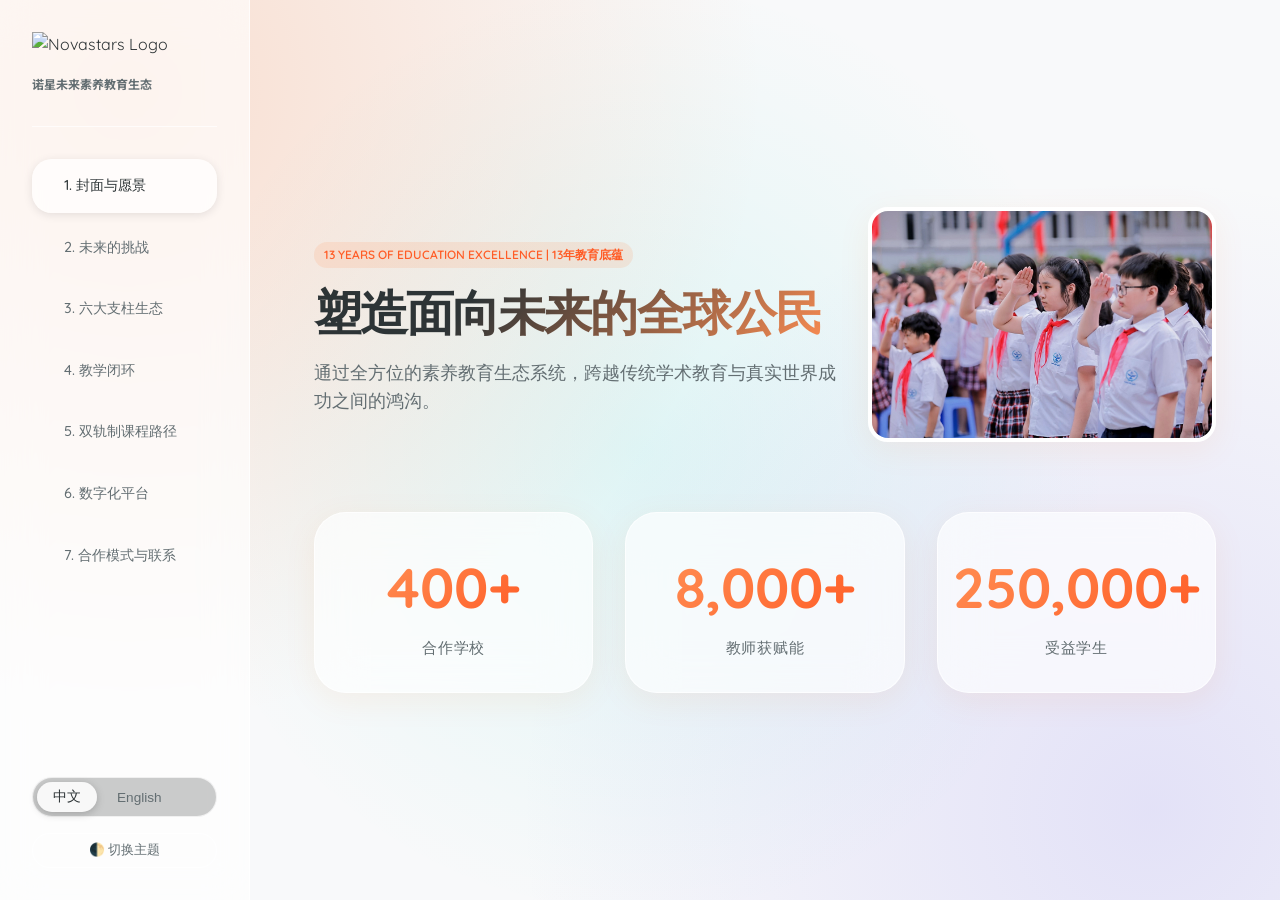
==== index.html @ 292eb7bd "feat: initial commit of bilingual future competency portfolio website" ====
<!DOCTYPE html>
<html lang="zh" data-theme="light">
<head>
  <meta charset="UTF-8">
  <meta name="viewport" content="width=device-width, initial-scale=1.0">
  <title>Novastars - Global Future Competency Education Ecosystem</title>
  <meta name="description" content="13 Years of Education Excellence: Shaping Future-Ready Citizens. Mapped to China K-12 Competencies.">
  <link rel="stylesheet" href="index.css">
  <style>
    /* Language Visibility Control */
    html[lang="en"] .lang-zh { display: none !important; }
    html[lang="zh"] .lang-en { display: none !important; }
    
    /* Interactive Cycles & Navigation Tweaks */
    .cycle-container {
      display: grid;
      grid-template-columns: repeat(auto-fit, minmax(150px, 1fr));
      gap: var(--space-sm);
      width: 100%;
      margin-top: var(--space-md);
    }
    
    .cycle-step {
      text-align: center;
      padding: var(--space-sm);
      position: relative;
    }
    
    .cycle-num {
      width: 40px;
      height: 40px;
      border-radius: 50%;
      background: var(--accent-orange);
      color: white;
      display: flex;
      align-items: center;
      justify-content: center;
      margin: 0 auto var(--space-xs) auto;
      font-weight: 700;
      box-shadow: 0 0 15px rgba(255, 142, 83, 0.4);
    }
    
    .cycle-step:not(:last-child)::after {
      content: '→';
      position: absolute;
      right: -10px;
      top: 25px;
      font-size: 1.5rem;
      color: var(--text-muted);
    }
    
    @media (max-width: 768px) {
      .cycle-step:not(:last-child)::after {
        content: '↓';
        right: 50%;
        bottom: -15px;
        top: auto;
        transform: translateX(50%);
      }
      .cycle-container {
        grid-template-columns: 1fr;
        gap: var(--space-md);
      }
    }

    /* Platform Mockup Styles */
    .mockup-container {
      width: 100%;
      height: 350px;
      background: #ffffff;
      border: 1px solid var(--glass-border);
      border-radius: var(--radius-md);
      overflow: hidden;
      display: flex;
      flex-direction: column;
      box-shadow: var(--glass-shadow);
    }
    
    [data-theme="dark"] .mockup-container {
      background: #151518;
    }

    .mockup-header {
      background: rgba(0, 0, 0, 0.03);
      height: 40px;
      border-bottom: 1px solid var(--glass-border);
      display: flex;
      align-items: center;
      padding: 0 var(--space-sm);
      gap: 6px;
    }
    
    [data-theme="dark"] .mockup-header {
      background: #1c1c21;
    }

    .mockup-dot {
      width: 10px;
      height: 10px;
      border-radius: 50%;
    }
    .dot-red { background: #ff453a; }
    .dot-yellow { background: #ffd60a; }
    .dot-green { background: #30d158; }

    .mockup-body {
      flex-grow: 1;
      display: flex;
      padding: var(--space-sm);
      gap: var(--space-sm);
      background: inherit;
    }

    .mockup-sidebar {
      width: 60px;
      background: rgba(0, 0, 0, 0.02);
      border-radius: var(--radius-sm);
      display: flex;
      flex-direction: column;
      align-items: center;
      gap: var(--space-sm);
      padding: var(--space-sm) 0;
      border: 1px solid var(--glass-border);
    }
    
    [data-theme="dark"] .mockup-sidebar {
      background: #1c1c21;
    }

    .mockup-sidebar-item {
      width: 30px;
      height: 30px;
      border-radius: 6px;
      background: rgba(0, 0, 0, 0.05);
    }
    
    [data-theme="dark"] .mockup-sidebar-item {
      background: rgba(255, 255, 255, 0.05);
    }

    .mockup-sidebar-item.active {
      background: var(--accent-orange);
    }

    .mockup-content {
      flex-grow: 1;
      display: grid;
      grid-template-columns: 2fr 1fr;
      gap: var(--space-sm);
    }

    .mockup-card {
      background: rgba(0,0,0,0.01);
      border: 1px solid var(--glass-border);
      border-radius: var(--radius-sm);
      padding: var(--space-sm);
      display: flex;
      flex-direction: column;
      gap: var(--space-xs);
    }
    
    [data-theme="dark"] .mockup-card {
      background: rgba(255, 255, 255, 0.02);
    }

    .mockup-bar {
      height: 12px;
      border-radius: 4px;
      background: rgba(0,0,0,0.05);
      width: 100%;
    }
    
    [data-theme="dark"] .mockup-bar {
      background: rgba(255, 255, 255, 0.05);
    }

    .mockup-chart {
      flex-grow: 1;
      display: flex;
      align-items: flex-end;
      gap: 8px;
      padding: var(--space-sm) 0;
    }

    .chart-col {
      flex-grow: 1;
      background: var(--accent-orange);
      border-radius: 4px 4px 0 0;
      opacity: 0.7;
      transition: height 0.5s ease;
    }
    
    .chart-col:nth-child(2) { background: var(--accent-teal); }
    .chart-col:nth-child(3) { background: var(--accent-purple); }

    /* Custom QR code mockup */
    .qr-container {
      width: 120px;
      height: 120px;
      background: white;
      border-radius: var(--radius-sm);
      padding: 10px;
      display: flex;
      justify-content: center;
      align-items: center;
      border: 1px solid var(--glass-border);
    }

    .qr-mock {
      width: 100px;
      height: 100px;
      background-image: linear-gradient(45deg, #000 25%, transparent 25%), 
                        linear-gradient(-45deg, #000 25%, transparent 25%), 
                        linear-gradient(45deg, transparent 75%, #000 75%), 
                        linear-gradient(-45deg, transparent 75%, #000 75%);
      background-size: 10px 10px;
      background-position: 0 0, 0 5px, 5px -5px, -5px 0px;
      border: 4px solid black;
      position: relative;
    }

    .qr-mock::before {
      content: '';
      position: absolute;
      top: 4px; left: 4px; width: 20px; height: 20px;
      border: 4px solid black; background: white;
    }

    .qr-mock::after {
      content: '';
      position: absolute;
      bottom: 4px; left: 4px; width: 20px; height: 20px;
      border: 4px solid black; background: white;
    }

    .qr-center-eye {
      position: absolute;
      top: 4px; right: 4px; width: 20px; height: 20px;
      border: 4px solid black; background: white;
    }

    /* Sub-list for structured elements */
    .curriculum-list {
      list-style-type: none;
      padding-left: 0;
    }
    .curriculum-list li {
      margin-bottom: 8px;
      position: relative;
      padding-left: 20px;
    }
    .curriculum-list li::before {
      content: "•";
      color: var(--accent-orange);
      font-weight: bold;
      position: absolute;
      left: 0;
    }

    /* Image Gallery CSS */
    .image-gallery {
      display: flex;
      gap: var(--space-xs);
      overflow-x: auto;
      padding: var(--space-xs) 0;
      scrollbar-width: thin;
    }
    .image-gallery img {
      width: 120px;
      height: 80px;
      object-fit: cover;
      border-radius: var(--radius-sm);
      border: 2px solid var(--glass-border);
      box-shadow: var(--glass-shadow);
      flex-shrink: 0;
      transition: transform var(--transition-fast);
    }
    .image-gallery img:hover {
      transform: scale(1.05);
      border-color: var(--accent-orange);
    }
  </style>
</head>
<body>

  <div class="presentation-container">
    
    <!-- Sidebar Navigation -->
    <aside class="nav-container">
      <div class="logo-area" style="padding-bottom: var(--space-md); border-bottom: 1px solid var(--glass-border); display: flex; flex-direction: column; align-items: flex-start; gap: 8px;">
        <img src="https://www.novastars.vn/assets/images/logo.png" alt="Novastars Logo" style="height: 36px; width: auto; object-fit: contain;">
        <div>
          <p class="lang-zh" style="font-size: 0.75rem; color: var(--text-secondary); font-weight: 700; margin: 0; font-family: var(--font-heading);">诺星未来素养教育生态</p>
          <p class="lang-en" style="font-size: 0.7rem; color: var(--text-secondary); font-weight: 700; margin: 0; line-height: 1.2;">Future Competency Ecosystem</p>
        </div>
      </div>
      
      <ul class="nav-links">
        <li><a class="nav-link active" onclick="goToSlide(0)"><span class="lang-zh">1. 封面与愿景</span><span class="lang-en">1. Hero & Vision</span></a></li>
        <li><a class="nav-link" onclick="goToSlide(1)"><span class="lang-zh">2. 未来的挑战</span><span class="lang-en">2. Future Challenge</span></a></li>
        <li><a class="nav-link" onclick="goToSlide(2)"><span class="lang-zh">3. 六大支柱生态</span><span class="lang-en">3. 6-Pillar Ecosystem</span></a></li>
        <li><a class="nav-link" onclick="goToSlide(3)"><span class="lang-zh">4. 教学闭环</span><span class="lang-en">4. Pedagogical Cycle</span></a></li>
        <li><a class="nav-link" onclick="goToSlide(4)"><span class="lang-zh">5. 双轨制课程路径</span><span class="lang-en">5. Pathway & Matrix</span></a></li>
        <li><a class="nav-link" onclick="goToSlide(5)"><span class="lang-zh">6. 数字化平台</span><span class="lang-en">6. Digital Platform</span></a></li>
        <li><a class="nav-link" onclick="goToSlide(6)"><span class="lang-zh">7. 合作模式与联系</span><span class="lang-en">7. Partnership & Contact</span></a></li>
      </ul>
      
      <div style="margin-top: auto; display: flex; flex-direction: column; gap: var(--space-sm);">
        <!-- Language Switcher -->
        <div class="lang-switcher">
          <button class="lang-btn active" id="btn-zh" onclick="setLang('zh')">中文</button>
          <button class="lang-btn" id="btn-en" onclick="setLang('en')">English</button>
        </div>
        <!-- Theme Switcher (Aesthetic toggle) -->
        <button onclick="toggleTheme()" style="background: transparent; border: 1px solid var(--glass-border); padding: 8px; border-radius: var(--radius-full); color: var(--text-secondary); cursor: pointer; font-size: 0.8rem; width: 100%;">
          <span class="lang-zh">🌓 切换主题</span><span class="lang-en">🌓 Toggle Theme</span>
        </button>
      </div>
    </aside>

    <!-- Slides Wrapper -->
    <main class="slides-wrapper">

      <!-- Slide 1: Hero & Vision -->
      <section class="slide active" id="slide-0">
        <div class="slide-content animate-fade-up">
          <div style="display: grid; grid-template-columns: 1.2fr 0.8fr; gap: var(--space-md); align-items: center;">
            <div>
              <div class="tag tag-expert" style="margin-bottom: var(--space-sm);">13 YEARS OF EDUCATION EXCELLENCE | 13年教育底蕴</div>
              <h1 class="title-hero lang-zh" style="background: linear-gradient(135deg, var(--text-primary) 30%, var(--accent-orange) 100%); -webkit-background-clip: text; -webkit-text-fill-color: transparent; margin-bottom: var(--space-sm); font-size: 3rem;">塑造面向未来的全球公民</h1>
              <h1 class="title-hero lang-en" style="background: linear-gradient(135deg, var(--text-primary) 30%, var(--accent-orange) 100%); -webkit-background-clip: text; -webkit-text-fill-color: transparent; margin-bottom: var(--space-sm); font-size: 3rem;">Shaping Future-Ready Citizens</h1>
              <p class="subtitle lang-zh" style="font-size: 1.1rem; line-height: 1.6;">通过全方位的素养教育生态系统，跨越传统学术教育与真实世界成功之间的鸿沟。</p>
              <p class="subtitle lang-en" style="font-size: 1.1rem; line-height: 1.6;">Redefining K-12 education through a holistic competency-based ecosystem bridging academics and real-world success.</p>
            </div>
            <!-- Slide 1 image from PPTX -->
            <div style="position: relative;">
              <img src="assets/images/image12.jpeg" alt="Novastars Classroom" style="width: 100%; height: auto; max-height: 280px; object-fit: cover; border-radius: var(--radius-md); border: 4px solid white; box-shadow: var(--glass-shadow);">
            </div>
          </div>

          <!-- Glass Card Metrics -->
          <div class="metrics-grid" style="margin-top: var(--space-md);">
            <div class="glass-card metric-card">
              <div class="metric-value">400+</div>
              <div class="metric-label lang-zh">合作学校</div>
              <div class="metric-label lang-en">Partner Schools</div>
            </div>
            <div class="glass-card metric-card">
              <div class="metric-value">8,000+</div>
              <div class="metric-label lang-zh">教师获赋能</div>
              <div class="metric-label lang-en">Empowered Teachers</div>
            </div>
            <div class="glass-card metric-card">
              <div class="metric-value">250,000+</div>
              <div class="metric-label lang-zh">受益学生</div>
              <div class="metric-label lang-en">Engaged Students</div>
            </div>
          </div>
        </div>
      </section>

      <!-- Slide 2: The Future Competency Challenge -->
      <section class="slide" id="slide-1">
        <div class="slide-content">
          <h2 class="title-slide lang-zh" style="font-family: var(--font-heading); color: var(--accent-orange-dark);">现代教育的破局之道：传统学术教育为何不再足够？</h2>
          <h2 class="title-slide lang-en" style="font-family: var(--font-heading); color: var(--accent-orange-dark);">The Paradox of Modern Education: Why Traditional Academics Are Not Enough</h2>
          
          <div style="display: grid; grid-template-columns: repeat(auto-fit, minmax(300px, 1fr)); gap: var(--space-md);">
            <div class="glass-card">
              <h3 style="color: var(--accent-coral); margin-bottom: var(--space-sm); font-size: 1.3rem; font-family: var(--font-heading);">
                <span class="lang-zh">⚠️ AI时代的冲击</span>
                <span class="lang-en">⚠️ The AI Revolution</span>
              </h3>
              <p class="lang-zh" style="color: var(--text-secondary); font-size: 0.95rem; line-height: 1.6; margin: 0;">
                在由人工智能和技术快速迭代定义的时代，死记硬背正在失去价值。未来的职场和生活更需要批判性思维、创造力和适应力。
              </p>
              <p class="lang-en" style="color: var(--text-secondary); font-size: 0.95rem; line-height: 1.6; margin: 0;">
                As AI automates routine tasks, rote memorization is losing its value. Tomorrow's leaders need competencies that algorithms cannot replicate: critical thinking, creativity, and adaptability.
              </p>
            </div>
            
            <div class="glass-card">
              <h3 style="color: var(--accent-coral); margin-bottom: var(--space-sm); font-size: 1.3rem; font-family: var(--font-heading);">
                <span class="lang-zh">🚨 学习动力危机</span>
                <span class="lang-en">🚨 The Engagement Crisis</span>
              </h3>
              <p class="lang-zh" style="color: var(--text-secondary); font-size: 0.95rem; line-height: 1.6; margin: 0;">
                传统学校偏重抽象课本理论，学生难以建立知识与现实生活的连接，从而导致学习投入度与探索积极性大幅下降。
              </p>
              <p class="lang-en" style="color: var(--text-secondary); font-size: 0.95rem; line-height: 1.6; margin: 0;">
                Students struggle to find relevance in abstract textbook theories, leading to lower classroom engagement, passive motivation, and drop-off in active learning.
              </p>
            </div>

            <div class="glass-card">
              <h3 style="color: var(--accent-coral); margin-bottom: var(--space-sm); font-size: 1.3rem; font-family: var(--font-heading);">
                <span class="lang-zh">💆 教师重负与倦怠</span>
                <span class="lang-en">🚨 The Teacher Burnout</span>
              </h3>
              <p class="lang-zh" style="color: var(--text-secondary); font-size: 0.95rem; line-height: 1.6; margin: 0;">
                素质教育要求引入校本特色素养课，然而一线教师缺乏标准化的框架、现成的优质教案 and 配套的实践教具，备课负担极重。
              </p>
              <p class="lang-en" style="color: var(--text-secondary); font-size: 0.95rem; line-height: 1.6; margin: 0;">
                Integrating practical life skills requires new frameworks. Without structured curriculum maps, dynamic slides, and lesson scripts, teachers face massive prep burnout.
              </p>
            </div>
          </div>

          <div class="glass-card" style="border-left: 4px solid var(--accent-orange); background: rgba(255, 142, 83, 0.08); margin-top: var(--space-sm);">
            <p class="lang-zh" style="font-size: 1.15rem; font-weight: 600; text-align: center; margin: 0;">
              💡 <strong>核心问题：</strong> 学校如何在不增加教师负担的前提下，无缝融入实用生活技能与未来素养？
            </p>
            <p class="lang-en" style="font-size: 1.15rem; font-weight: 600; text-align: center; margin: 0;">
              💡 <strong>Key Question:</strong> How can schools seamlessly integrate practical life skills and future competencies without overwhelming their teaching staff?
            </p>
          </div>
        </div>
      </section>

      <!-- Slide 3: The 6-Pillar Ecosystem -->
      <section class="slide" id="slide-2">
        <div class="slide-content">
          <h2 class="title-slide lang-zh" style="font-family: var(--font-heading);">Novastars 六大支柱生态系统：让素养教育落地生根</h2>
          <h2 class="title-slide lang-en" style="font-family: var(--font-heading);">The Novastars 6-Pillar Ecosystem: Making Competency Education Scalable</h2>
          <p class="subtitle lang-zh" style="margin-bottom: var(--space-md);">我们提供全校级交钥匙解决方案，在保证高品质教学的同时，大幅减轻教师负担，打通学校、课堂与家庭。</p>
          <p class="subtitle lang-en" style="margin-bottom: var(--space-md);">We provide a turnkey solution that works school-wide, ensuring high-quality delivery without teacher burnout.</p>
          
          <div class="pillar-grid">
            <div class="glass-card pillar-card" style="--accent-teal: var(--accent-orange);">
              <div class="pillar-icon">📚</div>
              <h3 class="pillar-title" style="font-family: var(--font-heading);"><span class="lang-zh">1. 科学的课程路径</span><span class="lang-en">1. Researched Curriculum</span></h3>
              <p class="pillar-desc"><span class="lang-zh">基于儿童发展心理学研发的基础与专题应用双轨课程。</span><span class="lang-en">Structured pathways divided into Foundation and Applied modules.</span></p>
            </div>
            <div class="glass-card pillar-card" style="--accent-teal: var(--accent-orange);">
              <div class="pillar-icon">🧩</div>
              <h3 class="pillar-title" style="font-family: var(--font-heading);"><span class="lang-zh">2. 互动学生资源</span><span class="lang-en">2. Student Resources</span></h3>
              <p class="pillar-desc"><span class="lang-zh">包含实物绘本与《素养实践手卷》（如下图）。</span><span class="lang-en">Features hands-on kits and physical student workbooks.</span></p>
              <!-- Handbook image from PPTX -->
              <div style="margin-top: 8px; text-align: center;">
                <img src="assets/images/image205.jpeg" alt="Handbook" style="width: 100%; max-width: 160px; height: 75px; object-fit: cover; border-radius: 6px; border: 1px solid var(--glass-border);">
              </div>
            </div>
            <div class="glass-card pillar-card" style="--accent-teal: var(--accent-purple);">
              <div class="pillar-icon">💻</div>
              <h3 class="pillar-title" style="font-family: var(--font-heading);"><span class="lang-zh">3. 一站式教师平台</span><span class="lang-en">3. Teacher Portal</span></h3>
              <p class="pillar-desc"><span class="lang-zh">集成动态电子课件与教学逐字稿，实现零负担轻松上课。</span><span class="lang-en">Provides zero-prep teaching guides and multimedia slides.</span></p>
            </div>
          </div>
          <div class="pillar-grid" style="margin-top: var(--space-sm);">
            <div class="glass-card pillar-card" style="--accent-teal: var(--accent-coral);">
              <div class="pillar-icon">🎓</div>
              <h3 class="pillar-title" style="font-family: var(--font-heading);"><span class="lang-zh">4. 持续的专业发展</span><span class="lang-en">4. Professional Dev</span></h3>
              <p class="pillar-desc"><span class="lang-zh">由乐高与剑桥认证教研团队主导的系统化师资工作坊。</span><span class="lang-en">Ongoing face-to-face workshops and continuous instructional coaching.</span></p>
            </div>
            <div class="glass-card pillar-card" style="--accent-teal: var(--accent-gold);">
              <div class="pillar-icon">📊</div>
              <h3 class="pillar-title" style="font-family: var(--font-heading);"><span class="lang-zh">5. 数据驱动评估</span><span class="lang-en">5. Data Assessment</span></h3>
              <p class="pillar-desc"><span class="lang-zh">表现性评量与多维度量规，记录可观察的学生行为变化。</span><span class="lang-en">Rubrics monitoring student behavioral changes.</span></p>
            </div>
            <div class="glass-card pillar-card" style="--accent-teal: var(--accent-orange);">
              <div class="pillar-icon">🏡</div>
              <h3 class="pillar-title" style="font-family: var(--font-heading);"><span class="lang-zh">6. 家校共育系统</span><span class="lang-en">6. Parent System</span></h3>
              <p class="pillar-desc"><span class="lang-zh">每节课后派发亲子活动卡，将素养提升延展至家庭环境。</span><span class="lang-en">Bespoke home-learning extensions bridging classroom gains.</span></p>
            </div>
          </div>
        </div>
      </section>

      <!-- Slide 4: Educational Philosophy & Learning Cycle -->
      <section class="slide" id="slide-3">
        <div class="slide-content">
          <h2 class="title-slide lang-zh" style="font-family: var(--font-heading);">做中学：体验式学习与主动探究闭环</h2>
          <h2 class="title-slide lang-en" style="font-family: var(--font-heading);">The Experiential Learning Cycle: From Classroom to Real World</h2>
          
          <div class="glass-card" style="background: rgba(0, 206, 201, 0.05); border-left: 4px solid var(--accent-teal); margin-bottom: var(--space-md);">
            <p class="lang-zh" style="font-size: 1rem; line-height: 1.6; margin: 0; color: var(--text-primary);">
              <strong>教学融合底蕴：</strong> 深度融合 <strong>乐高教育 (LEGO Education) 4C 体验式学习框架</strong> 与 <strong>剑桥大学国际考评 (Cambridge Active Learning) 主动学习框架</strong>，让学生成为探究的主角，教师成为课堂的引导者。
            </p>
            <p class="lang-en" style="font-size: 1rem; line-height: 1.6; margin: 0; color: var(--text-primary);">
              <strong>Pedagogical Fusion:</strong> Deeply integrates the <strong>LEGO Education 4C Experiential Learning Framework</strong> and the <strong>Cambridge Active Learning Framework</strong>. Shifts the classroom from passive listening to active creation.
            </p>
          </div>

          <div class="cycle-container">
            <div class="glass-card cycle-step">
              <div class="cycle-num">1</div>
              <h4 style="margin-bottom: 4px; font-family: var(--font-heading);"><span class="lang-zh">参与 (Engage)</span><span class="lang-en">Engage</span></h4>
              <p style="font-size: 0.8rem; color: var(--text-secondary); margin: 0;"><span class="lang-zh">互动故事与游戏引入，激发好奇</span><span class="lang-en">Interactive storytelling</span></p>
            </div>
            <div class="glass-card cycle-step">
              <div class="cycle-num" style="background: var(--accent-purple); box-shadow: 0 0 15px rgba(108, 92, 231, 0.4);">2</div>
              <h4 style="margin-bottom: 4px; font-family: var(--font-heading);"><span class="lang-zh">探索 (Explore)</span><span class="lang-en">Explore</span></h4>
              <p style="font-size: 0.8rem; color: var(--text-secondary); margin: 0;"><span class="lang-zh">引导探究式讨论与批判思维</span><span class="lang-en">Facilitated discussion</span></p>
            </div>
            <div class="glass-card cycle-step">
              <div class="cycle-num" style="background: var(--accent-coral); box-shadow: 0 0 15px rgba(255, 107, 107, 0.4);">3</div>
              <h4 style="margin-bottom: 4px; font-family: var(--font-heading);"><span class="lang-zh">阐释 (Explain)</span><span class="lang-en">Explain</span></h4>
              <p style="font-size: 0.8rem; color: var(--text-secondary); margin: 0;"><span class="lang-zh">梳理核心概念，提炼方法路径</span><span class="lang-en">Actionable frameworks</span></p>
            </div>
            <div class="glass-card cycle-step">
              <div class="cycle-num" style="background: var(--accent-teal); box-shadow: 0 0 15px rgba(0, 206, 201, 0.4);">4</div>
              <h4 style="margin-bottom: 4px; font-family: var(--font-heading);"><span class="lang-zh">拓展 (Elaborate)</span><span class="lang-en">Elaborate</span></h4>
              <p style="font-size: 0.8rem; color: var(--text-secondary); margin: 0;"><span class="lang-zh">动手实践、角色扮演与项目式建构</span><span class="lang-en">Hands-on PBL & role-play</span></p>
            </div>
            <div class="glass-card cycle-step">
              <div class="cycle-num" style="background: var(--accent-orange); box-shadow: 0 0 15px rgba(255, 142, 83, 0.4);">5</div>
              <h4 style="margin-bottom: 4px; font-family: var(--font-heading);"><span class="lang-zh">评估 (Evaluate)</span><span class="lang-en">Evaluate</span></h4>
              <p style="font-size: 0.8rem; color: var(--text-secondary); margin: 0;"><span class="lang-zh">表现性评量与自我反思认知闭环</span><span class="lang-en">Continuous feedback loop</span></p>
            </div>
          </div>

          <!-- Classroom Photos from slide 41 and 22 -->
          <div style="margin-top: var(--space-md);">
            <div style="font-size: 0.85rem; font-weight: 700; color: var(--text-secondary); margin-bottom: var(--space-xs); text-align: center;"><span class="lang-zh">📸 真实的课堂教学与探究式学习体验</span><span class="lang-en">📸 Active Classroom Environments</span></div>
            <div style="display: flex; gap: var(--space-sm); justify-content: center; overflow-x: auto; padding-bottom: 10px;">
              <img src="assets/images/image151.jpeg" alt="Primary Classroom 1" style="height: 100px; width: 150px; object-fit: cover; border-radius: 8px; border: 2px solid white; box-shadow: var(--glass-shadow);">
              <img src="assets/images/image152.jpeg" alt="Primary Classroom 2" style="height: 100px; width: 150px; object-fit: cover; border-radius: 8px; border: 2px solid white; box-shadow: var(--glass-shadow);">
              <img src="assets/images/image153.jpeg" alt="Primary Classroom 3" style="height: 100px; width: 150px; object-fit: cover; border-radius: 8px; border: 2px solid white; box-shadow: var(--glass-shadow);">
              <img src="assets/images/image86.png" alt="Preschool Activity" style="height: 100px; width: 150px; object-fit: cover; border-radius: 8px; border: 2px solid white; box-shadow: var(--glass-shadow);">
            </div>
          </div>
        </div>
      </section>

      <!-- Slide 5: Curriculum Pathways & Competencies -->
      <section class="slide" id="slide-4">
        <div class="slide-content">
          <h2 class="title-slide lang-zh" style="font-family: var(--font-heading);">双轨制课程路径 & 核心素养对标</h2>
          <h2 class="title-slide lang-en" style="font-family: var(--font-heading);">Dual-Track Curriculum Pathway & Competency Matrix</h2>
          
          <div style="display: grid; grid-template-columns: repeat(auto-fit, minmax(280px, 1fr)); gap: var(--space-md); margin-bottom: var(--space-sm);">
            <div class="glass-card" style="border-top: 4px solid var(--accent-orange);">
              <h3 style="font-family: var(--font-heading); color: var(--accent-orange-dark); font-size: 1.25rem; margin-bottom: 10px;">
                <span class="lang-zh">🌱 基础素养 (Foundation Competencies)</span>
                <span class="lang-en">🌱 Foundation Competencies</span>
              </h3>
              <p class="lang-zh" style="font-size: 0.85rem; color: var(--text-secondary); margin-bottom: 10px;">侧重于儿童底层的脑力开发、认知逻辑与社会情感发展（Social-Emotional Learning）。</p>
              <p class="lang-en" style="font-size: 0.85rem; color: var(--text-secondary); margin-bottom: 10px;">Focused on long-term cognitive abilities, logical reasoning, and social-emotional development.</p>
              <ul class="curriculum-list" style="font-size: 0.85rem;">
                <li><span class="lang-zh">逻辑推理与观察思考</span><span class="lang-en">Logical reasoning & observation</span></li>
                <li><span class="lang-zh">倾听、沟通与公共演讲</span><span class="lang-en">Communication & presentation</span></li>
                <li><span class="lang-zh">自我控制与情绪调节</span><span class="lang-en">Emotional regulation</span></li>
                <li><span class="lang-zh">团队协作与共情责任</span><span class="lang-en">Teamwork & empathy</span></li>
              </ul>
            </div>

            <div class="glass-card" style="border-top: 4px solid var(--accent-teal);">
              <h3 style="font-family: var(--font-heading); color: var(--accent-teal); font-size: 1.25rem; margin-bottom: 10px;">
                <span class="lang-zh">🛡️ 专题应用素养 (Applied Thematic Modules)</span>
                <span class="lang-en">🛡️ Applied Thematic Modules</span>
              </h3>
              <p class="lang-zh" style="font-size: 0.85rem; color: var(--text-secondary); margin-bottom: 10px;">侧重于在真实、高风险（High-stakes）的生活场景下立即付诸行动的生存与自救技能。</p>
              <p class="lang-en" style="font-size: 0.85rem; color: var(--text-secondary); margin-bottom: 10px;">Focused on high-stakes, practical life skills and safety execution in immediate scenarios.</p>
              <ul class="curriculum-list" style="font-size: 0.85rem; margin-bottom: 15px;">
                <li><strong><span class="lang-zh">被困锁闭车内逃生技能</span><span class="lang-en">Locked Car Escape (Survival)</span></strong></li>
                <li><strong><span class="lang-zh">防拐骗、防绑架防御机制</span><span class="lang-en">Anti-Abduction & Kidnapping Prevention</span></strong></li>
                <li><span class="lang-zh">防溺水与水域安全自救</span><span class="lang-en">Water safety & self-rescue</span></li>
                <li><span class="lang-zh">火灾逃生与应急安全演练</span><span class="lang-en">Fire emergencies</span></li>
              </ul>
              
              <!-- Car simulation images from Slide 38 -->
              <div style="font-size: 0.75rem; font-weight: 700; color: var(--text-secondary); margin-bottom: 6px;"><span class="lang-zh">🚗 实战演练：模拟车内逃生与自救</span><span class="lang-en">🚗 Simulated Escape Dashboard Kits</span></div>
              <div class="image-gallery">
                <img src="assets/images/image137.png" alt="Simulated Car dashboard model">
                <img src="assets/images/image141.jpeg" alt="Kids pushing horn safety training">
                <img src="assets/images/image142.jpeg" alt="Kids practicing escape">
              </div>
            </div>

            <div class="glass-card" style="border-top: 4px solid var(--accent-purple);">
              <h3 style="font-family: var(--font-heading); color: var(--accent-purple); font-size: 1.25rem; margin-bottom: 10px;">
                <span class="lang-zh">🎯 中国新课标核心素养对标</span>
                <span class="lang-en">🎯 China 2022 Core Competency Mapping</span>
              </h3>
              <p class="lang-zh" style="font-size: 0.85rem; color: var(--text-secondary); margin-bottom: 10px;">与教育部《义务教育课程方案（2022版）》的核心素养三大板块高度对应：</p>
              <p class="lang-en" style="font-size: 0.85rem; color: var(--text-secondary); margin-bottom: 10px;">Seamlessly maps to requirements of local educational inspections:</p>
              <ul class="curriculum-list" style="font-size: 0.85rem;">
                <li><span class="lang-zh"><strong>文化基础：</strong> 逻辑推理、科学思维对标“科学精神”</span><span class="lang-en">Scientific spirit & basic theory</span></li>
                <li><span class="lang-zh"><strong>自主发展：</strong> 情绪调节、自救技能对标“健康生活”</span><span class="lang-en">Healthy lifestyle & self-management</span></li>
                <li><span class="lang-zh"><strong>社会参与：</strong> 团队协作、公共规则对标“责任担当”</span><span class="lang-en">Social participation & teamwork</span></li>
              </ul>
            </div>
          </div>
        </div>
      </section>

      <!-- Slide 6: Intelligent Digital Platform -->
      <section class="slide" id="slide-5">
        <div class="slide-content">
          <h2 class="title-slide lang-zh" style="font-family: var(--font-heading);">数字化教研生态：赋能教师，降低门槛</h2>
          <h2 class="title-slide lang-en" style="font-family: var(--font-heading);">Intelligent Digital Platform: Empowering Teachers, Lowering Barriers</h2>
          
          <div style="display: grid; grid-template-columns: 1fr 1.2fr; gap: var(--space-md); align-items: center;">
            <div style="display: flex; flex-direction: column; gap: var(--space-sm);">
              <div class="glass-card" style="border-left: 4px solid var(--accent-orange); padding: var(--space-sm);">
                <h4 style="margin-bottom: 4px; font-family: var(--font-heading); color: var(--accent-orange-dark);"><span class="lang-zh">🚀 极简备课系统 (Zero-Prep Plans)</span><span class="lang-en">🚀 Zero-Prep Lesson Plans</span></h4>
                <p style="font-size: 0.85rem; color: var(--text-secondary); margin: 0;">
                  <span class="lang-zh">包含完整电子白板动态课件、教师讲授脚本（逐字稿）、教具指引，让零经验教师也能实现高水准授课。</span>
                  <span class="lang-en">Ready-to-teach interactive slides, script, and activity guides designed to eliminate teacher prep strain.</span>
                </p>
              </div>
              <div class="glass-card" style="border-left: 4px solid var(--accent-teal); padding: var(--space-sm);">
                <h4 style="margin-bottom: 4px; font-family: var(--font-heading); color: var(--accent-teal);"><span class="lang-zh">🤖 AI 助手与自动化报告 (AI-Powered Insights)</span><span class="lang-en">🤖 AI-Powered Insights</span></h4>
                <p style="font-size: 0.85rem; color: var(--text-secondary); margin: 0;">
                  <span class="lang-zh">智能生成个性化评语和表现性评估报告（Performance Report），一键导出直接与家长分享。</span>
                  <span class="lang-en">Generate automated feedback, rubrics, and detailed developmental progress reports for parents.</span>
                </p>
              </div>
              <div class="glass-card" style="border-left: 4px solid var(--accent-purple); padding: var(--space-sm);">
                <h4 style="margin-bottom: 4px; font-family: var(--font-heading); color: var(--accent-purple);"><span class="lang-zh">🏡 云端家校系统 (Home Connection)</span><span class="lang-en">🏡 Cloud Home Connection</span></h4>
                <p style="font-size: 0.85rem; color: var(--text-secondary); margin: 0;">
                  <span class="lang-zh">每节课后自动下发亲子共读信，提供家庭实操微挑战，强化家校共育闭环。</span>
                  <span class="lang-en">Send structured parent communication letters and extension activities to reinforce classroom gains at home.</span>
                </p>
              </div>
            </div>

            <!-- Platform Actual Screenshot from slide 37 -->
            <div style="display: flex; flex-direction: column; gap: var(--space-xs);">
              <div style="font-size: 0.85rem; font-weight: 700; color: var(--text-secondary);"><span class="lang-zh">💻 教师电子教学软件控制后台</span><span class="lang-en">💻 Electronic Lecture Software & Slides Portal</span></div>
              <img src="assets/images/image136.png" alt="Teacher Electronic lecture software mockup" style="width: 100%; height: auto; max-height: 250px; object-fit: contain; border-radius: var(--radius-md); border: 2px solid var(--glass-border); box-shadow: var(--glass-shadow);">
              <div style="font-size: 0.75rem; text-align: center; color: var(--text-muted);"><span class="lang-zh">云端授课互动大屏与教师指引界面</span><span class="lang-en">Interactive whiteboard slide delivery layout</span></div>
            </div>
          </div>
        </div>
      </section>

      <!-- Slide 7: Strategic Partners & Cooperation -->
      <section class="slide" id="slide-6">
        <div class="slide-content">
          <h2 class="title-slide lang-zh" style="font-family: var(--font-heading); text-align: center;">🤝 灵活多样的合作模式</h2>
          <h2 class="title-slide lang-en" style="font-family: var(--font-heading); text-align: center;">Flexible Partnership Models & Contact</h2>
          
          <div style="display: flex; justify-content: center; width: 100%; margin-top: var(--space-md);">
            <div class="glass-card" style="display: flex; flex-direction: column; gap: var(--space-sm); border: 1px solid rgba(255, 142, 83, 0.3); max-width: 600px; width: 100%;">
              <h3 style="color: var(--accent-orange-dark); font-family: var(--font-heading); font-size: 1.3rem; margin-top: 0; margin-bottom: 5px; text-align: center;">
                <span class="lang-zh">合作方案与联系方式</span>
                <span class="lang-en">Cooperation & Contact</span>
              </h3>
              
              <ul class="curriculum-list" style="font-size: 0.95rem; margin-bottom: var(--space-sm); line-height: 1.8;">
                <li><span class="lang-zh"><strong>课程资源授权引入：</strong> 即插即用课程资源包，全面融入日常特色课表。</span><span class="lang-en">Curriculum licensing: plug-and-play modules for daily schedules.</span></li>
                <li><span class="lang-zh"><strong>师资培训与考核体系 (TTT)：</strong> 为贵校教师提供全面培训与官方认证，打造骨干名师团队。</span><span class="lang-en">Educator training & certification: comprehensive pedagogical guidance.</span></li>
                <li><span class="lang-zh"><strong>共建联合体验中心：</strong> 在校园内建立专属“未来素养与儿童安全实验室”。</span><span class="lang-en">Co-branded labs: establish dedicated safety experience zones on campus.</span></li>
              </ul>
              
              <div style="display: flex; gap: var(--space-lg); align-items: center; justify-content: center; border-top: 1px solid var(--glass-border); padding-top: var(--space-sm); margin-top: var(--space-sm);">
                <div class="qr-container" style="width: 90px; height: 90px; padding: 4px; flex-shrink: 0;">
                  <div class="qr-mock" style="width: 80px; height: 80px; background-size: 8px 8px;">
                    <div class="qr-center-eye" style="width: 16px; height: 16px;"></div>
                  </div>
                </div>
                <div style="font-size: 0.9rem; color: var(--text-secondary); line-height: 1.6;">
                  <div style="font-weight: bold; color: var(--text-primary); margin-bottom: 4px;"><span class="lang-zh">扫码与课程专家咨询：</span><span class="lang-en">Talk to our experts:</span></div>
                  <div>📧 info@novastars.vn</div>
                  <div>📞 +84 904 88 1010</div>
                  <div>🌐 www.novastars.vn</div>
                </div>
              </div>
            </div>
          </div>
        </div>
      </section>

    </main>
  </div>

  <!-- JavaScript Interaction -->
  <script>
    let currentSlide = 0;
    const slides = document.querySelectorAll('.slide');
    const links = document.querySelectorAll('.nav-link');

    // Slide transition controller
    function goToSlide(index) {
      if (index < 0 || index >= slides.length) return;
      
      // Remove active states
      slides[currentSlide].classList.remove('active');
      links[currentSlide].classList.remove('active');
      
      // Add active states
      currentSlide = index;
      slides[currentSlide].classList.add('active');
      links[currentSlide].classList.add('active');
      
      // Scroll sidebar link into view if mobile scrollable
      links[currentSlide].scrollIntoView({ behavior: 'smooth', block: 'nearest', inline: 'center' });
    }

    // Keyboard controls (Arrows for presentation)
    window.addEventListener('keydown', (e) => {
      if (e.key === 'ArrowRight' || e.key === 'PageDown' || e.key === ' ') {
        e.preventDefault();
        goToSlide((currentSlide + 1) % slides.length);
      } else if (e.key === 'ArrowLeft' || e.key === 'PageUp') {
        e.preventDefault();
        goToSlide((currentSlide - 1 + slides.length) % slides.length);
      }
    });

    // Language switcher
    function setLang(lang) {
      document.documentElement.setAttribute('lang', lang);
      document.querySelectorAll('.lang-btn').forEach(btn => btn.classList.remove('active'));
      if (lang === 'zh') {
        document.getElementById('btn-zh').classList.add('active');
      } else {
        document.getElementById('btn-en').classList.add('active');
      }
    }

    // Theme toggler (Dark / Light mode)
    function toggleTheme() {
      const currentTheme = document.documentElement.getAttribute('data-theme');
      const nextTheme = currentTheme === 'dark' ? 'light' : 'dark';
      document.documentElement.setAttribute('data-theme', nextTheme);
    }
    
    // Auto initialize to Chinese default
    document.addEventListener("DOMContentLoaded", () => {
      setLang('zh');
    });
  </script>
</body>
</html>
---- index.css ----
@import url('https://fonts.googleapis.com/css2?family=Nunito:wght@400;600;700;800;900&family=Quicksand:wght@400;500;600;700&family=Noto+Sans+SC:wght@300;400;500;700&display=swap');

/* ==========================================================================
   CSS Variables & Theming (Novastars Brand Default)
   ========================================================================== */
:root {
  /* Typography */
  --font-primary: 'Quicksand', -apple-system, BlinkMacSystemFont, sans-serif;
  --font-zh: 'Noto Sans SC', sans-serif;
  --font-heading: 'Nunito', var(--font-zh);
  
  /* Color Palette - Premium Light Theme (Novastars Brand Default) */
  --bg-color: #f8f9fa;
  --bg-gradient: radial-gradient(circle at 10% 10%, rgba(255, 142, 83, 0.25) 0%, transparent 45%),
                  radial-gradient(circle at 90% 90%, rgba(108, 92, 231, 0.15) 0%, transparent 45%),
                  radial-gradient(circle at 50% 50%, rgba(0, 206, 201, 0.1) 0%, transparent 60%);
  
  /* Glassmorphism Backgrounds - Soft Orange Shadow */
  --glass-bg: rgba(255, 255, 255, 0.65);
  --glass-bg-hover: rgba(255, 255, 255, 0.85);
  --glass-border: rgba(255, 255, 255, 0.7);
  --glass-shadow: 0 8px 32px 0 rgba(249, 115, 22, 0.08);
  
  /* Accents - Novastars Branding Colors */
  --accent-orange: #FF8E53; /* Main Novastars Orange logo color */
  --accent-orange-dark: #FF5C26;
  --accent-coral: #FF6B6B; /* Novastars Pink/Red */
  --accent-purple: #6C5CE7; /* Novastars Lavender */
  --accent-teal: #00CEC9; /* Novastars Teal */
  --accent-blue: #0984e3;
  --accent-gold: #fdcb6e;
  
  /* Soft Gradients for Accents */
  --grad-orange: linear-gradient(135deg, #FF8E53, #FF5C26);
  --grad-coral: linear-gradient(135deg, #FF8B8B, #FF6B6B);
  --grad-purple: linear-gradient(135deg, #a29bfe, #6C5CE7);
  --grad-teal: linear-gradient(135deg, #81ecec, #00CEC9);
  
  /* Text Colors */
  --text-primary: #2d3436; /* Charcoal */
  --text-secondary: #636e72; /* Slate gray */
  --text-muted: #b2bec3;
  
  /* Spacing */
  --space-xs: 0.5rem;
  --space-sm: 1rem;
  --space-md: 2rem;
  --space-lg: 4rem;
  --space-xl: 8rem;
  
  /* Radii */
  --radius-sm: 12px;
  --radius-md: 20px;
  --radius-lg: 32px;
  --radius-full: 9999px;
  
  /* Transitions */
  --transition-fast: 0.2s cubic-bezier(0.25, 1, 0.5, 1);
  --transition-base: 0.4s cubic-bezier(0.25, 1, 0.5, 1);
  --transition-slow: 0.8s cubic-bezier(0.25, 1, 0.5, 1);
}

/* Dark mode overrides (Novastars Dark Premium Theme) */
[data-theme="dark"] {
  --bg-color: #0d0d0f;
  --bg-gradient: radial-gradient(circle at 10% 10%, rgba(255, 142, 83, 0.12) 0%, transparent 40%),
                  radial-gradient(circle at 90% 90%, rgba(108, 92, 231, 0.12) 0%, transparent 40%);
  --glass-bg: rgba(28, 28, 33, 0.5);
  --glass-bg-hover: rgba(40, 40, 48, 0.65);
  --glass-border: rgba(255, 255, 255, 0.08);
  --glass-shadow: 0 8px 32px 0 rgba(0, 0, 0, 0.35);
  
  --text-primary: #f5f5f7;
  --text-secondary: #86868b;
  --text-muted: #515154;
}

/* ==========================================================================
   Global Resets & Base Styles
   ========================================================================== */
*, *::before, *::after {
  box-sizing: border-box;
  margin: 0;
  padding: 0;
}

html {
  font-size: 16px;
  scroll-behavior: smooth;
}

body {
  font-family: var(--font-primary);
  background: var(--bg-color);
  background-image: var(--bg-gradient);
  color: var(--text-primary);
  line-height: 1.5;
  -webkit-font-smoothing: antialiased;
  -moz-osx-font-smoothing: grayscale;
  overflow-x: hidden;
}

/* Chinese typography support */
[lang="zh"] {
  font-family: var(--font-zh);
}

/* ==========================================================================
   Typography
   ========================================================================== */
h1, h2, h3, h4, h5, h6 {
  font-weight: 600;
  line-height: 1.2;
  letter-spacing: -0.02em;
}

.title-hero {
  font-size: clamp(2.5rem, 5vw, 4.5rem);
  font-weight: 700;
  letter-spacing: -0.04em;
  background: linear-gradient(180deg, #fff 0%, #a1a1a6 100%);
  -webkit-background-clip: text;
  -webkit-text-fill-color: transparent;
  margin-bottom: var(--space-sm);
}

.title-slide {
  font-size: clamp(2rem, 4vw, 3rem);
  margin-bottom: var(--space-md);
}

.subtitle {
  font-size: clamp(1.125rem, 2vw, 1.5rem);
  color: var(--text-secondary);
  font-weight: 400;
}

/* ==========================================================================
   Layout: Presentation & Slides
   ========================================================================== */
.presentation-container {
  display: flex;
  width: 100vw;
  height: 100vh;
  overflow: hidden;
  position: relative;
}

/* Slide Container */
.slides-wrapper {
  flex-grow: 1;
  height: 100%;
  position: relative;
}

.slide {
  position: absolute;
  top: 0;
  left: 0;
  width: 100%;
  height: 100%;
  padding: var(--space-lg);
  opacity: 0;
  pointer-events: none;
  transform: translateY(20px) scale(0.98);
  transition: opacity var(--transition-base), transform var(--transition-base);
  display: flex;
  flex-direction: column;
  justify-content: center;
  align-items: center;
  overflow-y: auto;
}

.slide.active {
  opacity: 1;
  pointer-events: auto;
  transform: translateY(0) scale(1);
}

/* Slide Inner Content Limits */
.slide-content {
  width: 100%;
  max-width: 1200px;
  margin: 0 auto;
  display: flex;
  flex-direction: column;
  gap: var(--space-md);
}

/* ==========================================================================
   Navigation (Sidebar / Topbar)
   ========================================================================== */
.nav-container {
  width: 250px;
  height: 100%;
  background: var(--glass-bg);
  backdrop-filter: blur(20px);
  -webkit-backdrop-filter: blur(20px);
  border-right: 1px solid var(--glass-border);
  padding: var(--space-md);
  display: flex;
  flex-direction: column;
  z-index: 100;
}

.nav-links {
  list-style: none;
  display: flex;
  flex-direction: column;
  gap: var(--space-xs);
  margin-top: var(--space-md);
}

.nav-link {
  display: flex;
  align-items: center;
  padding: var(--space-sm) var(--space-md);
  color: var(--text-secondary);
  text-decoration: none;
  border-radius: var(--radius-md);
  font-size: 0.9rem;
  font-weight: 500;
  transition: all var(--transition-fast);
  cursor: pointer;
}

.nav-link:hover {
  background: rgba(255, 255, 255, 0.05);
  color: var(--text-primary);
}

.nav-link.active {
  background: var(--glass-border);
  color: var(--text-primary);
  box-shadow: 0 2px 10px rgba(0,0,0,0.1);
}

/* Responsive Nav (Mobile to Topbar) */
@media (max-width: 768px) {
  .presentation-container {
    flex-direction: column;
  }
  .nav-container {
    width: 100%;
    height: auto;
    border-right: none;
    border-bottom: 1px solid var(--glass-border);
    flex-direction: row;
    align-items: center;
    justify-content: space-between;
    padding: var(--space-sm);
  }
  .nav-links {
    flex-direction: row;
    overflow-x: auto;
    margin-top: 0;
    gap: var(--space-xs);
  }
  .nav-link {
    white-space: nowrap;
    padding: var(--space-xs) var(--space-sm);
  }
}

/* ==========================================================================
   Components: Glassmorphism Cards
   ========================================================================== */
.glass-card {
  background: var(--glass-bg);
  backdrop-filter: blur(24px);
  -webkit-backdrop-filter: blur(24px);
  border: 1px solid var(--glass-border);
  border-radius: var(--radius-lg);
  padding: var(--space-md);
  box-shadow: var(--glass-shadow);
  transition: transform var(--transition-fast), box-shadow var(--transition-fast), background var(--transition-fast);
}

.glass-card:hover {
  transform: translateY(-4px);
  background: var(--glass-bg-hover);
  box-shadow: 0 12px 40px 0 rgba(0, 0, 0, 0.45);
}

/* ==========================================================================
   Components: Metrics Cards
   ========================================================================== */
.metrics-grid {
  display: grid;
  grid-template-columns: repeat(auto-fit, minmax(200px, 1fr));
  gap: var(--space-md);
}

.metric-card {
  text-align: center;
  display: flex;
  flex-direction: column;
  justify-content: center;
  align-items: center;
}

.metric-value {
  font-size: 3.5rem;
  font-weight: 700;
  background: var(--grad-orange);
  -webkit-background-clip: text;
  -webkit-text-fill-color: transparent;
  margin-bottom: var(--space-xs);
}

.metric-label {
  color: var(--text-secondary);
  font-size: 0.95rem;
  font-weight: 500;
  text-transform: uppercase;
  letter-spacing: 0.05em;
}

/* ==========================================================================
   Components: 6-Pillar Interactive Grid (Tabs/Cards)
   ========================================================================== */
.pillar-grid {
  display: grid;
  grid-template-columns: repeat(auto-fit, minmax(280px, 1fr));
  gap: var(--space-md);
}

.pillar-card {
  position: relative;
  overflow: hidden;
  cursor: pointer;
}

.pillar-icon {
  font-size: 2rem;
  margin-bottom: var(--space-sm);
  color: var(--accent-teal);
}

.pillar-title {
  font-size: 1.25rem;
  margin-bottom: var(--space-xs);
  color: var(--text-primary);
}

.pillar-desc {
  font-size: 0.95rem;
  color: var(--text-secondary);
}

/* Micro-interaction: glowing orb on hover */
.pillar-card::before {
  content: '';
  position: absolute;
  top: -50%;
  left: -50%;
  width: 200%;
  height: 200%;
  background: radial-gradient(circle, rgba(48, 209, 88, 0.15) 0%, transparent 70%);
  opacity: 0;
  transform: scale(0.5);
  transition: opacity var(--transition-base), transform var(--transition-base);
  pointer-events: none;
}

.pillar-card:hover::before {
  opacity: 1;
  transform: scale(1);
}

/* ==========================================================================
   Components: Competency Matrix Table
   ========================================================================== */
.matrix-container {
  width: 100%;
  overflow-x: auto;
  border-radius: var(--radius-lg);
  border: 1px solid var(--glass-border);
}

.competency-matrix {
  width: 100%;
  border-collapse: collapse;
  text-align: left;
}

.competency-matrix th,
.competency-matrix td {
  padding: var(--space-sm) var(--space-md);
  border-bottom: 1px solid var(--glass-border);
}

.competency-matrix th {
  background: rgba(0, 0, 0, 0.2);
  color: var(--text-primary);
  font-weight: 600;
  position: sticky;
  top: 0;
}

.competency-matrix tr:last-child td {
  border-bottom: none;
}

.competency-matrix tr:hover td {
  background: rgba(255, 255, 255, 0.02);
}

.tag {
  display: inline-block;
  padding: 4px 10px;
  border-radius: var(--radius-full);
  font-size: 0.75rem;
  font-weight: 600;
  margin-right: 4px;
  margin-bottom: 4px;
}
.tag-expert { background: rgba(255, 142, 83, 0.15); color: var(--accent-orange-dark); }
.tag-advanced { background: rgba(0, 206, 201, 0.15); color: var(--accent-teal); }

/* ==========================================================================
   Components: Alignment Timeline
   ========================================================================== */
.timeline {
  position: relative;
  padding-left: var(--space-lg);
}

.timeline::before {
  content: '';
  position: absolute;
  left: 15px;
  top: 0;
  bottom: 0;
  width: 2px;
  background: var(--glass-border);
}

.timeline-item {
  position: relative;
  margin-bottom: var(--space-lg);
}

.timeline-item:last-child {
  margin-bottom: 0;
}

.timeline-dot {
  position: absolute;
  left: calc(var(--space-lg) * -1 + 9px);
  top: 4px;
  width: 14px;
  height: 14px;
  border-radius: 50%;
  background: var(--accent-coral);
  border: 3px solid var(--bg-color);
  box-shadow: 0 0 10px rgba(255, 69, 58, 0.5);
}

.timeline-content .timeline-date {
  font-size: 0.85rem;
  color: var(--accent-coral);
  font-weight: 600;
  margin-bottom: var(--space-xs);
  display: block;
}

/* ==========================================================================
   Components: Language Switcher
   ========================================================================== */
.lang-switcher {
  display: flex;
  gap: 4px;
  background: rgba(0,0,0,0.2);
  padding: 4px;
  border-radius: var(--radius-full);
  border: 1px solid var(--glass-border);
}

.lang-btn {
  background: transparent;
  border: none;
  color: var(--text-secondary);
  padding: 6px 16px;
  border-radius: var(--radius-full);
  font-size: 0.85rem;
  font-weight: 500;
  cursor: pointer;
  transition: all var(--transition-fast);
}

.lang-btn.active {
  background: var(--glass-bg-hover);
  color: var(--text-primary);
  box-shadow: 0 2px 8px rgba(0,0,0,0.2);
}

/* ==========================================================================
   Animations
   ========================================================================== */
@keyframes fadeInUp {
  from {
    opacity: 0;
    transform: translateY(20px);
  }
  to {
    opacity: 1;
    transform: translateY(0);
  }
}

.animate-fade-up {
  animation: fadeInUp 0.6s cubic-bezier(0.25, 1, 0.5, 1) forwards;
}

/* Stagger delays */
.delay-1 { animation-delay: 0.1s; }
.delay-2 { animation-delay: 0.2s; }
.delay-3 { animation-delay: 0.3s; }
.delay-4 { animation-delay: 0.4s; }
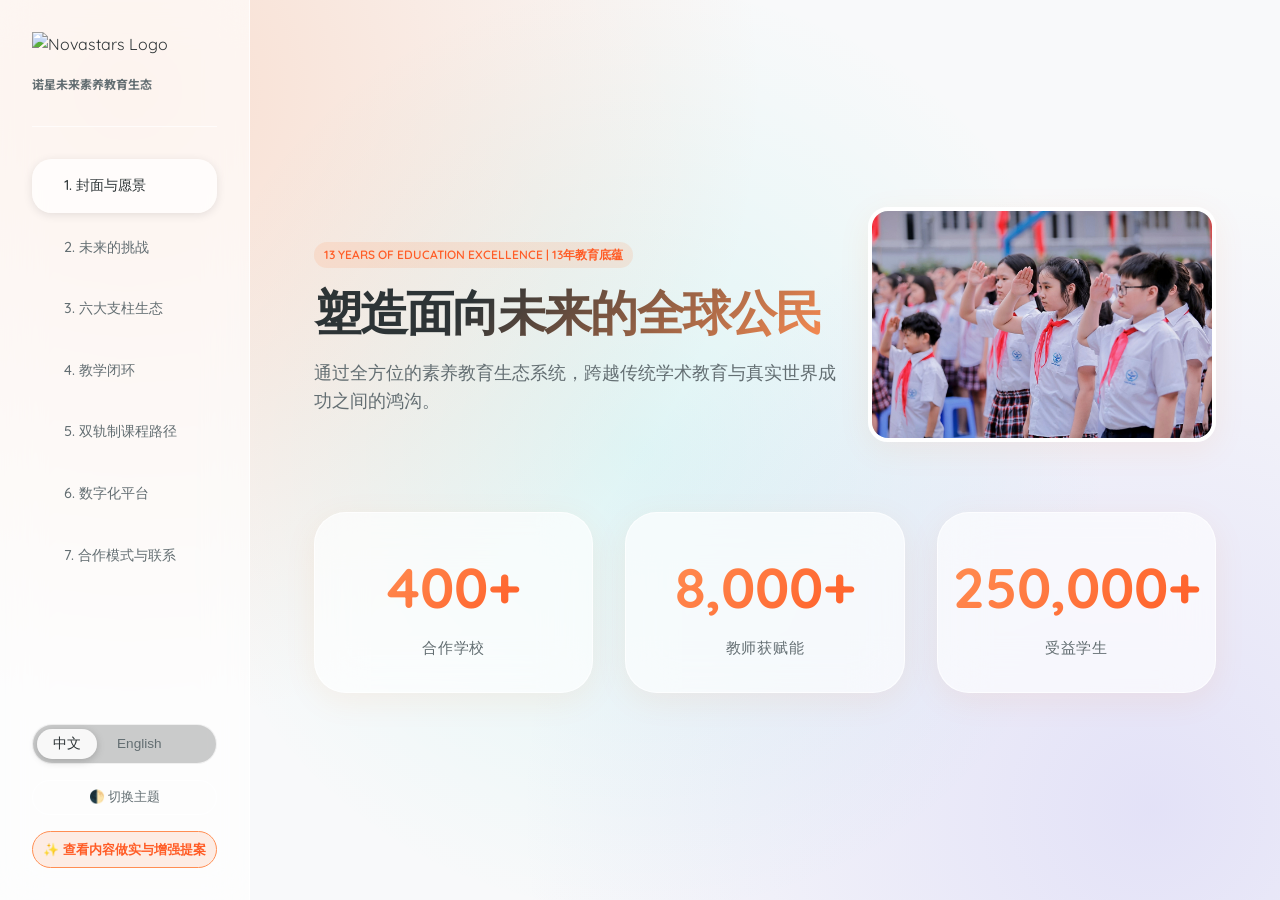
==== commit a612e86b: "feat: add interactive improvement page with charts, 10 AI classroom photos, and 10 stakeholder testi" ====
--- a/index.html
+++ b/index.html
@@ -1,5 +1,6 @@
 <!DOCTYPE html>
 <html lang="zh" data-theme="light">
+<!-- Novastars Portfolio v1.0.1 -->
 <head>
   <meta charset="UTF-8">
   <meta name="viewport" content="width=device-width, initial-scale=1.0">
@@ -315,6 +316,10 @@
         <button onclick="toggleTheme()" style="background: transparent; border: 1px solid var(--glass-border); padding: 8px; border-radius: var(--radius-full); color: var(--text-secondary); cursor: pointer; font-size: 0.8rem; width: 100%;">
           <span class="lang-zh">🌓 切换主题</span><span class="lang-en">🌓 Toggle Theme</span>
         </button>
+        <!-- Link to Improvement Page -->
+        <a href="improvement.html" style="text-decoration: none; text-align: center; background: rgba(255, 142, 83, 0.15); border: 1px solid var(--accent-orange); color: var(--accent-orange-dark); padding: 8px; border-radius: var(--radius-md); font-size: 0.8rem; font-weight: 700; display: block;">
+          <span class="lang-zh">✨ 查看内容做实与增强提案</span><span class="lang-en">✨ View Enhancement Proposals</span>
+        </a>
       </div>
     </aside>
 
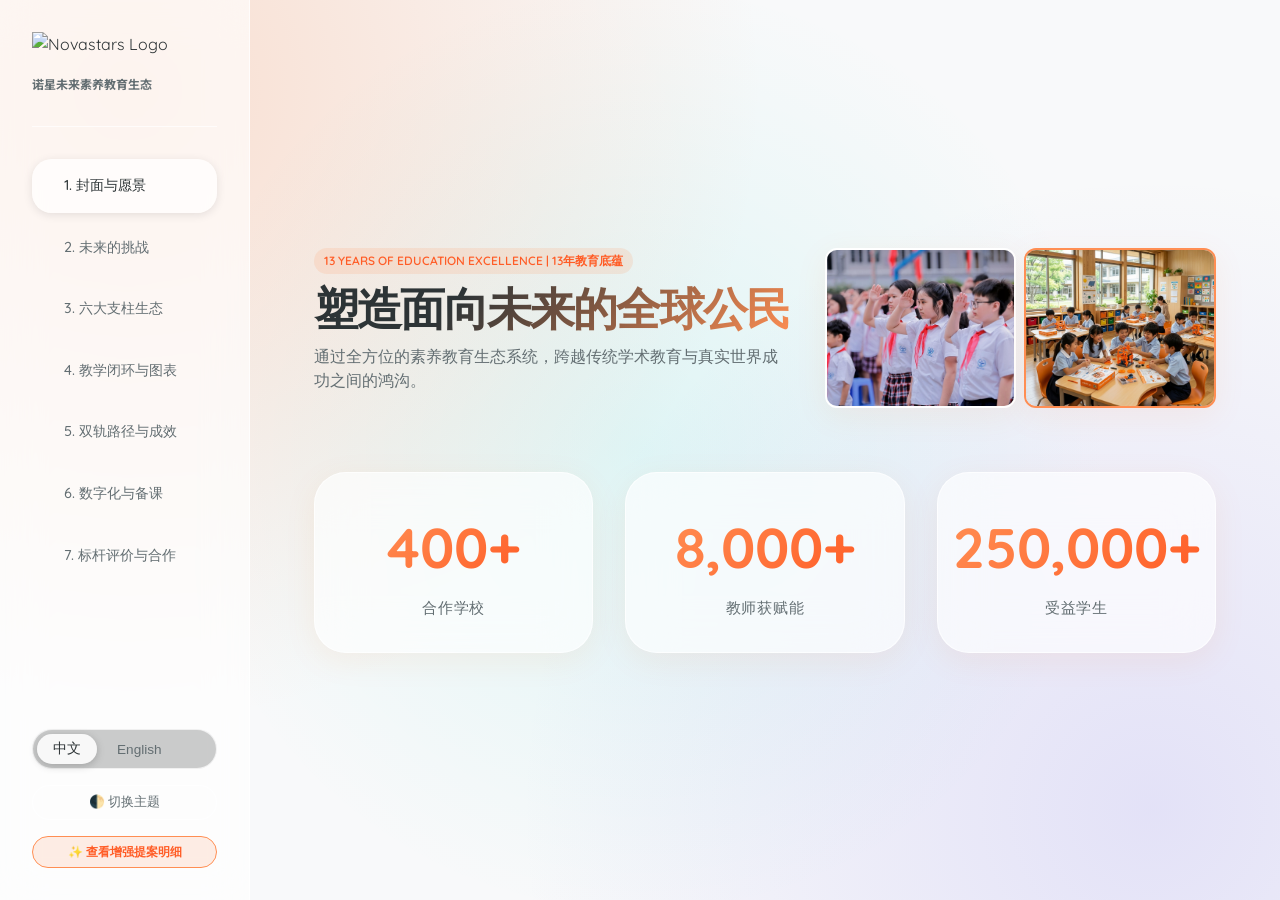
==== commit 082ee168: "feat: integrate all charts, 10 AI classroom photos, and testimonials directly into main 7-slide port" ====
--- a/index.html
+++ b/index.html
@@ -1,6 +1,6 @@
 <!DOCTYPE html>
 <html lang="zh" data-theme="light">
-<!-- Novastars Portfolio v1.0.1 -->
+<!-- Novastars Portfolio v1.1 - Fully Integrated Enhancement -->
 <head>
   <meta charset="UTF-8">
   <meta name="viewport" content="width=device-width, initial-scale=1.0">
@@ -11,274 +11,59 @@
     /* Language Visibility Control */
     html[lang="en"] .lang-zh { display: none !important; }
     html[lang="zh"] .lang-en { display: none !important; }
+
+    /* Custom Chart & Testimonial Styling for Main Portfolio */
+    .bar-comparison {
+      display: flex;
+      flex-direction: column;
+      gap: 10px;
+      margin-top: 10px;
+    }
     
-    /* Interactive Cycles & Navigation Tweaks */
-    .cycle-container {
+    .bar-row {
       display: grid;
-      grid-template-columns: repeat(auto-fit, minmax(150px, 1fr));
-      gap: var(--space-sm);
-      width: 100%;
-      margin-top: var(--space-md);
-    }
-    
-    .cycle-step {
-      text-align: center;
-      padding: var(--space-sm);
-      position: relative;
-    }
-    
-    .cycle-num {
-      width: 40px;
-      height: 40px;
-      border-radius: 50%;
-      background: var(--accent-orange);
-      color: white;
-      display: flex;
+      grid-template-columns: 140px 1fr 50px;
       align-items: center;
-      justify-content: center;
-      margin: 0 auto var(--space-xs) auto;
-      font-weight: 700;
-      box-shadow: 0 0 15px rgba(255, 142, 83, 0.4);
-    }
-    
-    .cycle-step:not(:last-child)::after {
-      content: '→';
-      position: absolute;
-      right: -10px;
-      top: 25px;
-      font-size: 1.5rem;
-      color: var(--text-muted);
-    }
-    
-    @media (max-width: 768px) {
-      .cycle-step:not(:last-child)::after {
-        content: '↓';
-        right: 50%;
-        bottom: -15px;
-        top: auto;
-        transform: translateX(50%);
-      }
-      .cycle-container {
-        grid-template-columns: 1fr;
-        gap: var(--space-md);
-      }
-    }
-
-    /* Platform Mockup Styles */
-    .mockup-container {
-      width: 100%;
-      height: 350px;
-      background: #ffffff;
-      border: 1px solid var(--glass-border);
-      border-radius: var(--radius-md);
+      gap: 8px;
+      font-size: 0.8rem;
+    }
+
+    .bar-track {
+      background: rgba(0,0,0,0.06);
+      height: 12px;
+      border-radius: 6px;
       overflow: hidden;
       display: flex;
-      flex-direction: column;
-      box-shadow: var(--glass-shadow);
     }
     
-    [data-theme="dark"] .mockup-container {
-      background: #151518;
-    }
-
-    .mockup-header {
-      background: rgba(0, 0, 0, 0.03);
-      height: 40px;
-      border-bottom: 1px solid var(--glass-border);
-      display: flex;
-      align-items: center;
-      padding: 0 var(--space-sm);
-      gap: 6px;
-    }
-    
-    [data-theme="dark"] .mockup-header {
-      background: #1c1c21;
-    }
-
-    .mockup-dot {
-      width: 10px;
-      height: 10px;
-      border-radius: 50%;
-    }
-    .dot-red { background: #ff453a; }
-    .dot-yellow { background: #ffd60a; }
-    .dot-green { background: #30d158; }
-
-    .mockup-body {
-      flex-grow: 1;
-      display: flex;
-      padding: var(--space-sm);
+    .bar-fill-after {
+      background: var(--grad-orange);
+      height: 100%;
+    }
+
+    .testimonial-mini-grid {
+      display: grid;
+      grid-template-columns: repeat(auto-fit, minmax(280px, 1fr));
       gap: var(--space-sm);
-      background: inherit;
-    }
-
-    .mockup-sidebar {
-      width: 60px;
-      background: rgba(0, 0, 0, 0.02);
+      margin-top: var(--space-sm);
+      max-height: 260px;
+      overflow-y: auto;
+      padding-right: 5px;
+    }
+
+    .testimonial-mini-card {
+      background: rgba(255, 255, 255, 0.7);
+      border: 1px solid var(--glass-border);
       border-radius: var(--radius-sm);
+      padding: var(--space-xs) var(--space-sm);
+      font-size: 0.8rem;
       display: flex;
       flex-direction: column;
-      align-items: center;
-      gap: var(--space-sm);
-      padding: var(--space-sm) 0;
-      border: 1px solid var(--glass-border);
-    }
-    
-    [data-theme="dark"] .mockup-sidebar {
-      background: #1c1c21;
-    }
-
-    .mockup-sidebar-item {
-      width: 30px;
-      height: 30px;
-      border-radius: 6px;
-      background: rgba(0, 0, 0, 0.05);
-    }
-    
-    [data-theme="dark"] .mockup-sidebar-item {
-      background: rgba(255, 255, 255, 0.05);
-    }
-
-    .mockup-sidebar-item.active {
-      background: var(--accent-orange);
-    }
-
-    .mockup-content {
-      flex-grow: 1;
-      display: grid;
-      grid-template-columns: 2fr 1fr;
-      gap: var(--space-sm);
-    }
-
-    .mockup-card {
-      background: rgba(0,0,0,0.01);
-      border: 1px solid var(--glass-border);
-      border-radius: var(--radius-sm);
-      padding: var(--space-sm);
-      display: flex;
-      flex-direction: column;
-      gap: var(--space-xs);
-    }
-    
-    [data-theme="dark"] .mockup-card {
-      background: rgba(255, 255, 255, 0.02);
-    }
-
-    .mockup-bar {
-      height: 12px;
-      border-radius: 4px;
-      background: rgba(0,0,0,0.05);
-      width: 100%;
-    }
-    
-    [data-theme="dark"] .mockup-bar {
-      background: rgba(255, 255, 255, 0.05);
-    }
-
-    .mockup-chart {
-      flex-grow: 1;
-      display: flex;
-      align-items: flex-end;
-      gap: 8px;
-      padding: var(--space-sm) 0;
-    }
-
-    .chart-col {
-      flex-grow: 1;
-      background: var(--accent-orange);
-      border-radius: 4px 4px 0 0;
-      opacity: 0.7;
-      transition: height 0.5s ease;
-    }
-    
-    .chart-col:nth-child(2) { background: var(--accent-teal); }
-    .chart-col:nth-child(3) { background: var(--accent-purple); }
-
-    /* Custom QR code mockup */
-    .qr-container {
-      width: 120px;
-      height: 120px;
-      background: white;
-      border-radius: var(--radius-sm);
-      padding: 10px;
-      display: flex;
-      justify-content: center;
-      align-items: center;
-      border: 1px solid var(--glass-border);
-    }
-
-    .qr-mock {
-      width: 100px;
-      height: 100px;
-      background-image: linear-gradient(45deg, #000 25%, transparent 25%), 
-                        linear-gradient(-45deg, #000 25%, transparent 25%), 
-                        linear-gradient(45deg, transparent 75%, #000 75%), 
-                        linear-gradient(-45deg, transparent 75%, #000 75%);
-      background-size: 10px 10px;
-      background-position: 0 0, 0 5px, 5px -5px, -5px 0px;
-      border: 4px solid black;
-      position: relative;
-    }
-
-    .qr-mock::before {
-      content: '';
-      position: absolute;
-      top: 4px; left: 4px; width: 20px; height: 20px;
-      border: 4px solid black; background: white;
-    }
-
-    .qr-mock::after {
-      content: '';
-      position: absolute;
-      bottom: 4px; left: 4px; width: 20px; height: 20px;
-      border: 4px solid black; background: white;
-    }
-
-    .qr-center-eye {
-      position: absolute;
-      top: 4px; right: 4px; width: 20px; height: 20px;
-      border: 4px solid black; background: white;
-    }
-
-    /* Sub-list for structured elements */
-    .curriculum-list {
-      list-style-type: none;
-      padding-left: 0;
-    }
-    .curriculum-list li {
-      margin-bottom: 8px;
-      position: relative;
-      padding-left: 20px;
-    }
-    .curriculum-list li::before {
-      content: "•";
-      color: var(--accent-orange);
-      font-weight: bold;
-      position: absolute;
-      left: 0;
-    }
-
-    /* Image Gallery CSS */
-    .image-gallery {
-      display: flex;
-      gap: var(--space-xs);
-      overflow-x: auto;
-      padding: var(--space-xs) 0;
-      scrollbar-width: thin;
-    }
-    .image-gallery img {
-      width: 120px;
-      height: 80px;
-      object-fit: cover;
-      border-radius: var(--radius-sm);
-      border: 2px solid var(--glass-border);
-      box-shadow: var(--glass-shadow);
-      flex-shrink: 0;
-      transition: transform var(--transition-fast);
-    }
-    .image-gallery img:hover {
-      transform: scale(1.05);
-      border-color: var(--accent-orange);
+      justify-content: space-between;
+    }
+
+    [data-theme="dark"] .testimonial-mini-card {
+      background: rgba(20, 20, 25, 0.7);
     }
   </style>
 </head>
@@ -300,10 +85,10 @@
         <li><a class="nav-link active" onclick="goToSlide(0)"><span class="lang-zh">1. 封面与愿景</span><span class="lang-en">1. Hero & Vision</span></a></li>
         <li><a class="nav-link" onclick="goToSlide(1)"><span class="lang-zh">2. 未来的挑战</span><span class="lang-en">2. Future Challenge</span></a></li>
         <li><a class="nav-link" onclick="goToSlide(2)"><span class="lang-zh">3. 六大支柱生态</span><span class="lang-en">3. 6-Pillar Ecosystem</span></a></li>
-        <li><a class="nav-link" onclick="goToSlide(3)"><span class="lang-zh">4. 教学闭环</span><span class="lang-en">4. Pedagogical Cycle</span></a></li>
-        <li><a class="nav-link" onclick="goToSlide(4)"><span class="lang-zh">5. 双轨制课程路径</span><span class="lang-en">5. Pathway & Matrix</span></a></li>
-        <li><a class="nav-link" onclick="goToSlide(5)"><span class="lang-zh">6. 数字化平台</span><span class="lang-en">6. Digital Platform</span></a></li>
-        <li><a class="nav-link" onclick="goToSlide(6)"><span class="lang-zh">7. 合作模式与联系</span><span class="lang-en">7. Partnership & Contact</span></a></li>
+        <li><a class="nav-link" onclick="goToSlide(3)"><span class="lang-zh">4. 教学闭环与图表</span><span class="lang-en">4. Pedagogical Cycle</span></a></li>
+        <li><a class="nav-link" onclick="goToSlide(4)"><span class="lang-zh">5. 双轨路径与成效</span><span class="lang-en">5. Pathway & Matrix</span></a></li>
+        <li><a class="nav-link" onclick="goToSlide(5)"><span class="lang-zh">6. 数字化与备课</span><span class="lang-en">6. Digital Platform</span></a></li>
+        <li><a class="nav-link" onclick="goToSlide(6)"><span class="lang-zh">7. 标杆评价与合作</span><span class="lang-en">7. Testimonials & Contact</span></a></li>
       </ul>
       
       <div style="margin-top: auto; display: flex; flex-direction: column; gap: var(--space-sm);">
@@ -316,9 +101,9 @@
         <button onclick="toggleTheme()" style="background: transparent; border: 1px solid var(--glass-border); padding: 8px; border-radius: var(--radius-full); color: var(--text-secondary); cursor: pointer; font-size: 0.8rem; width: 100%;">
           <span class="lang-zh">🌓 切换主题</span><span class="lang-en">🌓 Toggle Theme</span>
         </button>
-        <!-- Link to Improvement Page -->
-        <a href="improvement.html" style="text-decoration: none; text-align: center; background: rgba(255, 142, 83, 0.15); border: 1px solid var(--accent-orange); color: var(--accent-orange-dark); padding: 8px; border-radius: var(--radius-md); font-size: 0.8rem; font-weight: 700; display: block;">
-          <span class="lang-zh">✨ 查看内容做实与增强提案</span><span class="lang-en">✨ View Enhancement Proposals</span>
+        <!-- Link to Proposal Overview -->
+        <a href="improvement.html" style="text-decoration: none; text-align: center; background: rgba(255, 142, 83, 0.15); border: 1px solid var(--accent-orange); color: var(--accent-orange-dark); padding: 6px; border-radius: var(--radius-md); font-size: 0.75rem; font-weight: 700; display: block;">
+          <span class="lang-zh">✨ 查看增强提案明细</span><span class="lang-en">✨ View Proposals Page</span>
         </a>
       </div>
     </aside>
@@ -329,17 +114,18 @@
       <!-- Slide 1: Hero & Vision -->
       <section class="slide active" id="slide-0">
         <div class="slide-content animate-fade-up">
-          <div style="display: grid; grid-template-columns: 1.2fr 0.8fr; gap: var(--space-md); align-items: center;">
+          <div style="display: grid; grid-template-columns: 1.1fr 0.9fr; gap: var(--space-md); align-items: center;">
             <div>
-              <div class="tag tag-expert" style="margin-bottom: var(--space-sm);">13 YEARS OF EDUCATION EXCELLENCE | 13年教育底蕴</div>
-              <h1 class="title-hero lang-zh" style="background: linear-gradient(135deg, var(--text-primary) 30%, var(--accent-orange) 100%); -webkit-background-clip: text; -webkit-text-fill-color: transparent; margin-bottom: var(--space-sm); font-size: 3rem;">塑造面向未来的全球公民</h1>
-              <h1 class="title-hero lang-en" style="background: linear-gradient(135deg, var(--text-primary) 30%, var(--accent-orange) 100%); -webkit-background-clip: text; -webkit-text-fill-color: transparent; margin-bottom: var(--space-sm); font-size: 3rem;">Shaping Future-Ready Citizens</h1>
-              <p class="subtitle lang-zh" style="font-size: 1.1rem; line-height: 1.6;">通过全方位的素养教育生态系统，跨越传统学术教育与真实世界成功之间的鸿沟。</p>
-              <p class="subtitle lang-en" style="font-size: 1.1rem; line-height: 1.6;">Redefining K-12 education through a holistic competency-based ecosystem bridging academics and real-world success.</p>
-            </div>
-            <!-- Slide 1 image from PPTX -->
-            <div style="position: relative;">
-              <img src="assets/images/image12.jpeg" alt="Novastars Classroom" style="width: 100%; height: auto; max-height: 280px; object-fit: cover; border-radius: var(--radius-md); border: 4px solid white; box-shadow: var(--glass-shadow);">
+              <div class="tag tag-expert" style="margin-bottom: var(--space-xs);">13 YEARS OF EDUCATION EXCELLENCE | 13年教育底蕴</div>
+              <h1 class="title-hero lang-zh" style="background: linear-gradient(135deg, var(--text-primary) 30%, var(--accent-orange) 100%); -webkit-background-clip: text; -webkit-text-fill-color: transparent; margin-bottom: var(--space-xs); font-size: 2.8rem;">塑造面向未来的全球公民</h1>
+              <h1 class="title-hero lang-en" style="background: linear-gradient(135deg, var(--text-primary) 30%, var(--accent-orange) 100%); -webkit-background-clip: text; -webkit-text-fill-color: transparent; margin-bottom: var(--space-xs); font-size: 2.8rem;">Shaping Future-Ready Citizens</h1>
+              <p class="subtitle lang-zh" style="font-size: 1rem; line-height: 1.5; margin-bottom: var(--space-sm);">通过全方位的素养教育生态系统，跨越传统学术教育与真实世界成功之间的鸿沟。</p>
+              <p class="subtitle lang-en" style="font-size: 1rem; line-height: 1.5; margin-bottom: var(--space-sm);">Redefining K-12 education through a holistic competency-based ecosystem bridging academics and real-world success.</p>
+            </div>
+            <!-- Slide 1 Image Gallery -->
+            <div style="display: grid; grid-template-columns: 1fr 1fr; gap: 8px;">
+              <img src="assets/images/image12.jpeg" alt="Novastars Classroom" style="width: 100%; height: 160px; object-fit: cover; border-radius: var(--radius-sm); border: 2px solid white; box-shadow: var(--glass-shadow);">
+              <img src="assets/images/hero_kids_stem.png" alt="AI Generated STEAM Lab" style="width: 100%; height: 160px; object-fit: cover; border-radius: var(--radius-sm); border: 2px solid var(--accent-orange); box-shadow: var(--glass-shadow);">
             </div>
           </div>
 
@@ -370,53 +156,65 @@
           <h2 class="title-slide lang-zh" style="font-family: var(--font-heading); color: var(--accent-orange-dark);">现代教育的破局之道：传统学术教育为何不再足够？</h2>
           <h2 class="title-slide lang-en" style="font-family: var(--font-heading); color: var(--accent-orange-dark);">The Paradox of Modern Education: Why Traditional Academics Are Not Enough</h2>
           
-          <div style="display: grid; grid-template-columns: repeat(auto-fit, minmax(300px, 1fr)); gap: var(--space-md);">
-            <div class="glass-card">
-              <h3 style="color: var(--accent-coral); margin-bottom: var(--space-sm); font-size: 1.3rem; font-family: var(--font-heading);">
-                <span class="lang-zh">⚠️ AI时代的冲击</span>
-                <span class="lang-en">⚠️ The AI Revolution</span>
-              </h3>
-              <p class="lang-zh" style="color: var(--text-secondary); font-size: 0.95rem; line-height: 1.6; margin: 0;">
-                在由人工智能和技术快速迭代定义的时代，死记硬背正在失去价值。未来的职场和生活更需要批判性思维、创造力和适应力。
-              </p>
-              <p class="lang-en" style="color: var(--text-secondary); font-size: 0.95rem; line-height: 1.6; margin: 0;">
-                As AI automates routine tasks, rote memorization is losing its value. Tomorrow's leaders need competencies that algorithms cannot replicate: critical thinking, creativity, and adaptability.
-              </p>
+          <div style="display: grid; grid-template-columns: repeat(auto-fit, minmax(280px, 1fr)); gap: var(--space-sm);">
+            <div class="glass-card" style="display: flex; flex-direction: column; justify-content: space-between;">
+              <div>
+                <h3 style="color: var(--accent-coral); margin-bottom: 6px; font-size: 1.15rem; font-family: var(--font-heading);">
+                  <span class="lang-zh">⚠️ AI时代的冲击</span>
+                  <span class="lang-en">⚠️ The AI Revolution</span>
+                </h3>
+                <p class="lang-zh" style="color: var(--text-secondary); font-size: 0.85rem; line-height: 1.5; margin: 0;">
+                  死记硬背正在失去价值。未来的职场更需要批判思维、创造力和适应力。
+                </p>
+                <p class="lang-en" style="color: var(--text-secondary); font-size: 0.85rem; line-height: 1.5; margin: 0;">
+                  Rote memorization is losing value. Tomorrow's leaders need critical thinking and adaptability.
+                </p>
+              </div>
+              <img src="assets/images/challenge_distracted_kids.png" alt="Engagement Crisis" style="width: 100%; height: 100px; object-fit: cover; border-radius: 6px; margin-top: 8px; border: 1px solid var(--glass-border);">
             </div>
             
-            <div class="glass-card">
-              <h3 style="color: var(--accent-coral); margin-bottom: var(--space-sm); font-size: 1.3rem; font-family: var(--font-heading);">
-                <span class="lang-zh">🚨 学习动力危机</span>
-                <span class="lang-en">🚨 The Engagement Crisis</span>
-              </h3>
-              <p class="lang-zh" style="color: var(--text-secondary); font-size: 0.95rem; line-height: 1.6; margin: 0;">
-                传统学校偏重抽象课本理论，学生难以建立知识与现实生活的连接，从而导致学习投入度与探索积极性大幅下降。
-              </p>
-              <p class="lang-en" style="color: var(--text-secondary); font-size: 0.95rem; line-height: 1.6; margin: 0;">
-                Students struggle to find relevance in abstract textbook theories, leading to lower classroom engagement, passive motivation, and drop-off in active learning.
-              </p>
-            </div>
-
-            <div class="glass-card">
-              <h3 style="color: var(--accent-coral); margin-bottom: var(--space-sm); font-size: 1.3rem; font-family: var(--font-heading);">
-                <span class="lang-zh">💆 教师重负与倦怠</span>
-                <span class="lang-en">🚨 The Teacher Burnout</span>
-              </h3>
-              <p class="lang-zh" style="color: var(--text-secondary); font-size: 0.95rem; line-height: 1.6; margin: 0;">
-                素质教育要求引入校本特色素养课，然而一线教师缺乏标准化的框架、现成的优质教案 and 配套的实践教具，备课负担极重。
-              </p>
-              <p class="lang-en" style="color: var(--text-secondary); font-size: 0.95rem; line-height: 1.6; margin: 0;">
-                Integrating practical life skills requires new frameworks. Without structured curriculum maps, dynamic slides, and lesson scripts, teachers face massive prep burnout.
-              </p>
-            </div>
-          </div>
-
-          <div class="glass-card" style="border-left: 4px solid var(--accent-orange); background: rgba(255, 142, 83, 0.08); margin-top: var(--space-sm);">
-            <p class="lang-zh" style="font-size: 1.15rem; font-weight: 600; text-align: center; margin: 0;">
+            <div class="glass-card" style="display: flex; flex-direction: column; justify-content: space-between;">
+              <div>
+                <h3 style="color: var(--accent-coral); margin-bottom: 6px; font-size: 1.15rem; font-family: var(--font-heading);">
+                  <span class="lang-zh">🚨 学习动力危机</span>
+                  <span class="lang-en">🚨 The Engagement Crisis</span>
+                </h3>
+                <p class="lang-zh" style="color: var(--text-secondary); font-size: 0.85rem; line-height: 1.5; margin: 0;">
+                  传统课本偏重抽象理论，学生难以建立现实连接，导致学习投入度急剧下降。
+                </p>
+                <p class="lang-en" style="color: var(--text-secondary); font-size: 0.85rem; line-height: 1.5; margin: 0;">
+                  Abstract textbook theories cause low engagement and drop-off in active curiosity.
+                </p>
+              </div>
+              <div style="background: rgba(255,107,107,0.1); border-radius: 6px; padding: 8px; text-align: center; margin-top: 8px;">
+                <span class="lang-zh" style="font-size: 0.8rem; font-weight: 700; color: var(--accent-coral);">传统被动听讲 ➔ 仅保留 5% 知识</span>
+                <span class="lang-en" style="font-size: 0.8rem; font-weight: 700; color: var(--accent-coral);">Passive Lecture ➔ 5% Retention</span>
+              </div>
+            </div>
+
+            <div class="glass-card" style="display: flex; flex-direction: column; justify-content: space-between;">
+              <div>
+                <h3 style="color: var(--accent-coral); margin-bottom: 6px; font-size: 1.15rem; font-family: var(--font-heading);">
+                  <span class="lang-zh">💆 教师重负与倦怠</span>
+                  <span class="lang-en">🚨 The Teacher Burnout</span>
+                </h3>
+                <p class="lang-zh" style="color: var(--text-secondary); font-size: 0.85rem; line-height: 1.5; margin: 0;">
+                  素质教育要求引入校本特色课，一线教师缺乏标准化教案，备课负担极重。
+                </p>
+                <p class="lang-en" style="color: var(--text-secondary); font-size: 0.85rem; line-height: 1.5; margin: 0;">
+                  Without turnkey tools, teachers spend 3+ hours daily searching and designing lesson slides.
+                </p>
+              </div>
+              <img src="assets/images/challenge_teacher_prep.png" alt="Teacher Burnout" style="width: 100%; height: 100px; object-fit: cover; border-radius: 6px; margin-top: 8px; border: 1px solid var(--glass-border);">
+            </div>
+          </div>
+
+          <div class="glass-card" style="border-left: 4px solid var(--accent-orange); background: rgba(255, 142, 83, 0.08); margin-top: var(--space-xs); padding: var(--space-xs) var(--space-sm);">
+            <p class="lang-zh" style="font-size: 1rem; font-weight: 600; text-align: center; margin: 0;">
               💡 <strong>核心问题：</strong> 学校如何在不增加教师负担的前提下，无缝融入实用生活技能与未来素养？
             </p>
-            <p class="lang-en" style="font-size: 1.15rem; font-weight: 600; text-align: center; margin: 0;">
-              💡 <strong>Key Question:</strong> How can schools seamlessly integrate practical life skills and future competencies without overwhelming their teaching staff?
+            <p class="lang-en" style="font-size: 1rem; font-weight: 600; text-align: center; margin: 0;">
+              💡 <strong>Key Question:</strong> How can schools seamlessly integrate life skills and future competencies without overwhelming teachers?
             </p>
           </div>
         </div>
@@ -427,45 +225,45 @@
         <div class="slide-content">
           <h2 class="title-slide lang-zh" style="font-family: var(--font-heading);">Novastars 六大支柱生态系统：让素养教育落地生根</h2>
           <h2 class="title-slide lang-en" style="font-family: var(--font-heading);">The Novastars 6-Pillar Ecosystem: Making Competency Education Scalable</h2>
-          <p class="subtitle lang-zh" style="margin-bottom: var(--space-md);">我们提供全校级交钥匙解决方案，在保证高品质教学的同时，大幅减轻教师负担，打通学校、课堂与家庭。</p>
-          <p class="subtitle lang-en" style="margin-bottom: var(--space-md);">We provide a turnkey solution that works school-wide, ensuring high-quality delivery without teacher burnout.</p>
+          <p class="subtitle lang-zh" style="margin-bottom: var(--space-xs);">全校级交钥匙解决方案，保证高品质教学的同时，大幅减轻教师负担，打通学校与家庭。</p>
+          <p class="subtitle lang-en" style="margin-bottom: var(--space-xs);">A turnkey solution that works school-wide, ensuring high-quality delivery without teacher burnout.</p>
           
           <div class="pillar-grid">
             <div class="glass-card pillar-card" style="--accent-teal: var(--accent-orange);">
               <div class="pillar-icon">📚</div>
               <h3 class="pillar-title" style="font-family: var(--font-heading);"><span class="lang-zh">1. 科学的课程路径</span><span class="lang-en">1. Researched Curriculum</span></h3>
-              <p class="pillar-desc"><span class="lang-zh">基于儿童发展心理学研发的基础与专题应用双轨课程。</span><span class="lang-en">Structured pathways divided into Foundation and Applied modules.</span></p>
+              <p class="pillar-desc"><span class="lang-zh">基础与专题应用双轨课程。</span><span class="lang-en">Foundation and Applied modules.</span></p>
             </div>
             <div class="glass-card pillar-card" style="--accent-teal: var(--accent-orange);">
               <div class="pillar-icon">🧩</div>
               <h3 class="pillar-title" style="font-family: var(--font-heading);"><span class="lang-zh">2. 互动学生资源</span><span class="lang-en">2. Student Resources</span></h3>
-              <p class="pillar-desc"><span class="lang-zh">包含实物绘本与《素养实践手卷》（如下图）。</span><span class="lang-en">Features hands-on kits and physical student workbooks.</span></p>
-              <!-- Handbook image from PPTX -->
-              <div style="margin-top: 8px; text-align: center;">
-                <img src="assets/images/image205.jpeg" alt="Handbook" style="width: 100%; max-width: 160px; height: 75px; object-fit: cover; border-radius: 6px; border: 1px solid var(--glass-border);">
+              <p class="pillar-desc"><span class="lang-zh">实物绘本与《素养实践手卷》。</span><span class="lang-en">Hands-on kits & workbooks.</span></p>
+              <div style="display: flex; gap: 4px; margin-top: 6px;">
+                <img src="assets/images/image205.jpeg" alt="Handbook" style="width: 50%; height: 50px; object-fit: cover; border-radius: 4px;">
+                <img src="assets/images/pillar_resources_handbook.png" alt="AI Student Handbook" style="width: 50%; height: 50px; object-fit: cover; border-radius: 4px; border: 1px solid var(--accent-orange);">
               </div>
             </div>
             <div class="glass-card pillar-card" style="--accent-teal: var(--accent-purple);">
               <div class="pillar-icon">💻</div>
               <h3 class="pillar-title" style="font-family: var(--font-heading);"><span class="lang-zh">3. 一站式教师平台</span><span class="lang-en">3. Teacher Portal</span></h3>
-              <p class="pillar-desc"><span class="lang-zh">集成动态电子课件与教学逐字稿，实现零负担轻松上课。</span><span class="lang-en">Provides zero-prep teaching guides and multimedia slides.</span></p>
-            </div>
-          </div>
-          <div class="pillar-grid" style="margin-top: var(--space-sm);">
+              <p class="pillar-desc"><span class="lang-zh">动态课件与逐字稿，零负担上课。</span><span class="lang-en">Zero-prep guides and slides.</span></p>
+            </div>
+          </div>
+          <div class="pillar-grid" style="margin-top: var(--space-xs);">
             <div class="glass-card pillar-card" style="--accent-teal: var(--accent-coral);">
               <div class="pillar-icon">🎓</div>
               <h3 class="pillar-title" style="font-family: var(--font-heading);"><span class="lang-zh">4. 持续的专业发展</span><span class="lang-en">4. Professional Dev</span></h3>
-              <p class="pillar-desc"><span class="lang-zh">由乐高与剑桥认证教研团队主导的系统化师资工作坊。</span><span class="lang-en">Ongoing face-to-face workshops and continuous instructional coaching.</span></p>
+              <p class="pillar-desc"><span class="lang-zh">乐高与剑桥团队主导的师资工作坊。</span><span class="lang-en">Instructional coaching workshops.</span></p>
             </div>
             <div class="glass-card pillar-card" style="--accent-teal: var(--accent-gold);">
               <div class="pillar-icon">📊</div>
               <h3 class="pillar-title" style="font-family: var(--font-heading);"><span class="lang-zh">5. 数据驱动评估</span><span class="lang-en">5. Data Assessment</span></h3>
-              <p class="pillar-desc"><span class="lang-zh">表现性评量与多维度量规，记录可观察的学生行为变化。</span><span class="lang-en">Rubrics monitoring student behavioral changes.</span></p>
+              <p class="pillar-desc"><span class="lang-zh">表现性评量，记录行为变化。</span><span class="lang-en">Rubrics monitoring progress.</span></p>
             </div>
             <div class="glass-card pillar-card" style="--accent-teal: var(--accent-orange);">
               <div class="pillar-icon">🏡</div>
               <h3 class="pillar-title" style="font-family: var(--font-heading);"><span class="lang-zh">6. 家校共育系统</span><span class="lang-en">6. Parent System</span></h3>
-              <p class="pillar-desc"><span class="lang-zh">每节课后派发亲子活动卡，将素养提升延展至家庭环境。</span><span class="lang-en">Bespoke home-learning extensions bridging classroom gains.</span></p>
+              <p class="pillar-desc"><span class="lang-zh">派发亲子卡，延展至家庭环境。</span><span class="lang-en">Bespoke home-learning extensions.</span></p>
             </div>
           </div>
         </div>
@@ -477,113 +275,125 @@
           <h2 class="title-slide lang-zh" style="font-family: var(--font-heading);">做中学：体验式学习与主动探究闭环</h2>
           <h2 class="title-slide lang-en" style="font-family: var(--font-heading);">The Experiential Learning Cycle: From Classroom to Real World</h2>
           
-          <div class="glass-card" style="background: rgba(0, 206, 201, 0.05); border-left: 4px solid var(--accent-teal); margin-bottom: var(--space-md);">
-            <p class="lang-zh" style="font-size: 1rem; line-height: 1.6; margin: 0; color: var(--text-primary);">
-              <strong>教学融合底蕴：</strong> 深度融合 <strong>乐高教育 (LEGO Education) 4C 体验式学习框架</strong> 与 <strong>剑桥大学国际考评 (Cambridge Active Learning) 主动学习框架</strong>，让学生成为探究的主角，教师成为课堂的引导者。
+          <div class="glass-card" style="background: rgba(0, 206, 201, 0.05); border-left: 4px solid var(--accent-teal); margin-bottom: var(--space-xs); padding: 8px 12px;">
+            <p class="lang-zh" style="font-size: 0.9rem; line-height: 1.5; margin: 0; color: var(--text-primary);">
+              <strong>教学融合：</strong> 深度融合 <strong>乐高教育 (LEGO 4C)</strong> 与 <strong>剑桥大学 (Cambridge Active Learning)</strong> 框架，让学生成为探究的主角。
             </p>
-            <p class="lang-en" style="font-size: 1rem; line-height: 1.6; margin: 0; color: var(--text-primary);">
-              <strong>Pedagogical Fusion:</strong> Deeply integrates the <strong>LEGO Education 4C Experiential Learning Framework</strong> and the <strong>Cambridge Active Learning Framework</strong>. Shifts the classroom from passive listening to active creation.
+            <p class="lang-en" style="font-size: 0.9rem; line-height: 1.5; margin: 0; color: var(--text-primary);">
+              <strong>Pedagogical Fusion:</strong> Integrates the <strong>LEGO Education 4C</strong> and <strong>Cambridge Active Learning Frameworks</strong>.
             </p>
           </div>
 
-          <div class="cycle-container">
-            <div class="glass-card cycle-step">
+          <div class="cycle-container" style="gap: 8px;">
+            <div class="glass-card cycle-step" style="padding: 10px;">
               <div class="cycle-num">1</div>
-              <h4 style="margin-bottom: 4px; font-family: var(--font-heading);"><span class="lang-zh">参与 (Engage)</span><span class="lang-en">Engage</span></h4>
-              <p style="font-size: 0.8rem; color: var(--text-secondary); margin: 0;"><span class="lang-zh">互动故事与游戏引入，激发好奇</span><span class="lang-en">Interactive storytelling</span></p>
-            </div>
-            <div class="glass-card cycle-step">
-              <div class="cycle-num" style="background: var(--accent-purple); box-shadow: 0 0 15px rgba(108, 92, 231, 0.4);">2</div>
-              <h4 style="margin-bottom: 4px; font-family: var(--font-heading);"><span class="lang-zh">探索 (Explore)</span><span class="lang-en">Explore</span></h4>
-              <p style="font-size: 0.8rem; color: var(--text-secondary); margin: 0;"><span class="lang-zh">引导探究式讨论与批判思维</span><span class="lang-en">Facilitated discussion</span></p>
-            </div>
-            <div class="glass-card cycle-step">
-              <div class="cycle-num" style="background: var(--accent-coral); box-shadow: 0 0 15px rgba(255, 107, 107, 0.4);">3</div>
-              <h4 style="margin-bottom: 4px; font-family: var(--font-heading);"><span class="lang-zh">阐释 (Explain)</span><span class="lang-en">Explain</span></h4>
-              <p style="font-size: 0.8rem; color: var(--text-secondary); margin: 0;"><span class="lang-zh">梳理核心概念，提炼方法路径</span><span class="lang-en">Actionable frameworks</span></p>
-            </div>
-            <div class="glass-card cycle-step">
-              <div class="cycle-num" style="background: var(--accent-teal); box-shadow: 0 0 15px rgba(0, 206, 201, 0.4);">4</div>
-              <h4 style="margin-bottom: 4px; font-family: var(--font-heading);"><span class="lang-zh">拓展 (Elaborate)</span><span class="lang-en">Elaborate</span></h4>
-              <p style="font-size: 0.8rem; color: var(--text-secondary); margin: 0;"><span class="lang-zh">动手实践、角色扮演与项目式建构</span><span class="lang-en">Hands-on PBL & role-play</span></p>
-            </div>
-            <div class="glass-card cycle-step">
-              <div class="cycle-num" style="background: var(--accent-orange); box-shadow: 0 0 15px rgba(255, 142, 83, 0.4);">5</div>
-              <h4 style="margin-bottom: 4px; font-family: var(--font-heading);"><span class="lang-zh">评估 (Evaluate)</span><span class="lang-en">Evaluate</span></h4>
-              <p style="font-size: 0.8rem; color: var(--text-secondary); margin: 0;"><span class="lang-zh">表现性评量与自我反思认知闭环</span><span class="lang-en">Continuous feedback loop</span></p>
-            </div>
-          </div>
-
-          <!-- Classroom Photos from slide 41 and 22 -->
-          <div style="margin-top: var(--space-md);">
-            <div style="font-size: 0.85rem; font-weight: 700; color: var(--text-secondary); margin-bottom: var(--space-xs); text-align: center;"><span class="lang-zh">📸 真实的课堂教学与探究式学习体验</span><span class="lang-en">📸 Active Classroom Environments</span></div>
-            <div style="display: flex; gap: var(--space-sm); justify-content: center; overflow-x: auto; padding-bottom: 10px;">
-              <img src="assets/images/image151.jpeg" alt="Primary Classroom 1" style="height: 100px; width: 150px; object-fit: cover; border-radius: 8px; border: 2px solid white; box-shadow: var(--glass-shadow);">
-              <img src="assets/images/image152.jpeg" alt="Primary Classroom 2" style="height: 100px; width: 150px; object-fit: cover; border-radius: 8px; border: 2px solid white; box-shadow: var(--glass-shadow);">
-              <img src="assets/images/image153.jpeg" alt="Primary Classroom 3" style="height: 100px; width: 150px; object-fit: cover; border-radius: 8px; border: 2px solid white; box-shadow: var(--glass-shadow);">
-              <img src="assets/images/image86.png" alt="Preschool Activity" style="height: 100px; width: 150px; object-fit: cover; border-radius: 8px; border: 2px solid white; box-shadow: var(--glass-shadow);">
-            </div>
-          </div>
-        </div>
-      </section>
-
-      <!-- Slide 5: Curriculum Pathways & Competencies -->
+              <h4 style="margin-bottom: 2px; font-family: var(--font-heading); font-size: 0.9rem;"><span class="lang-zh">参与 (Engage)</span><span class="lang-en">Engage</span></h4>
+              <img src="assets/images/pedagogy_discover_story.png" alt="Storytelling" style="width: 100%; height: 50px; object-fit: cover; border-radius: 4px; margin-top: 4px;">
+            </div>
+            <div class="glass-card cycle-step" style="padding: 10px;">
+              <div class="cycle-num" style="background: var(--accent-purple);">2</div>
+              <h4 style="margin-bottom: 2px; font-family: var(--font-heading); font-size: 0.9rem;"><span class="lang-zh">探索 (Explore)</span><span class="lang-en">Explore</span></h4>
+              <p style="font-size: 0.75rem; color: var(--text-secondary); margin: 0;"><span class="lang-zh">引导探究式讨论</span><span class="lang-en">Facilitated discussion</span></p>
+            </div>
+            <div class="glass-card cycle-step" style="padding: 10px;">
+              <div class="cycle-num" style="background: var(--accent-coral);">3</div>
+              <h4 style="margin-bottom: 2px; font-family: var(--font-heading); font-size: 0.9rem;"><span class="lang-zh">阐释 (Explain)</span><span class="lang-en">Explain</span></h4>
+              <p style="font-size: 0.75rem; color: var(--text-secondary); margin: 0;"><span class="lang-zh">梳理核心方法</span><span class="lang-en">Actionable steps</span></p>
+            </div>
+            <div class="glass-card cycle-step" style="padding: 10px;">
+              <div class="cycle-num" style="background: var(--accent-teal);">4</div>
+              <h4 style="margin-bottom: 2px; font-family: var(--font-heading); font-size: 0.9rem;"><span class="lang-zh">拓展 (Elaborate)</span><span class="lang-en">Elaborate</span></h4>
+              <img src="assets/images/pedagogy_experience_car.png" alt="Escape training" style="width: 100%; height: 50px; object-fit: cover; border-radius: 4px; margin-top: 4px;">
+            </div>
+            <div class="glass-card cycle-step" style="padding: 10px;">
+              <div class="cycle-num" style="background: var(--accent-orange);">5</div>
+              <h4 style="margin-bottom: 2px; font-family: var(--font-heading); font-size: 0.9rem;"><span class="lang-zh">评估 (Evaluate)</span><span class="lang-en">Evaluate</span></h4>
+              <img src="assets/images/pedagogy_act_presentation.png" alt="Presentation" style="width: 100%; height: 50px; object-fit: cover; border-radius: 4px; margin-top: 4px;">
+            </div>
+          </div>
+
+          <!-- Classroom Photos Gallery -->
+          <div style="margin-top: var(--space-xs);">
+            <div style="display: flex; gap: 8px; justify-content: center; overflow-x: auto;">
+              <img src="assets/images/image151.jpeg" alt="Classroom 1" style="height: 75px; width: 120px; object-fit: cover; border-radius: 6px; border: 1px solid white;">
+              <img src="assets/images/image152.jpeg" alt="Classroom 2" style="height: 75px; width: 120px; object-fit: cover; border-radius: 6px; border: 1px solid white;">
+              <img src="assets/images/image153.jpeg" alt="Classroom 3" style="height: 75px; width: 120px; object-fit: cover; border-radius: 6px; border: 1px solid white;">
+              <img src="assets/images/image86.png" alt="Preschool Activity" style="height: 75px; width: 120px; object-fit: cover; border-radius: 6px; border: 1px solid white;">
+            </div>
+          </div>
+        </div>
+      </section>
+
+      <!-- Slide 5: Dual-Track Pathway & Competencies -->
       <section class="slide" id="slide-4">
         <div class="slide-content">
-          <h2 class="title-slide lang-zh" style="font-family: var(--font-heading);">双轨制课程路径 & 核心素养对标</h2>
-          <h2 class="title-slide lang-en" style="font-family: var(--font-heading);">Dual-Track Curriculum Pathway & Competency Matrix</h2>
+          <h2 class="title-slide lang-zh" style="font-family: var(--font-heading);">双轨制课程路径 & 核心素养提升</h2>
+          <h2 class="title-slide lang-en" style="font-family: var(--font-heading);">Dual-Track Pathway & Competency Matrix</h2>
           
-          <div style="display: grid; grid-template-columns: repeat(auto-fit, minmax(280px, 1fr)); gap: var(--space-md); margin-bottom: var(--space-sm);">
-            <div class="glass-card" style="border-top: 4px solid var(--accent-orange);">
-              <h3 style="font-family: var(--font-heading); color: var(--accent-orange-dark); font-size: 1.25rem; margin-bottom: 10px;">
-                <span class="lang-zh">🌱 基础素养 (Foundation Competencies)</span>
-                <span class="lang-en">🌱 Foundation Competencies</span>
-              </h3>
-              <p class="lang-zh" style="font-size: 0.85rem; color: var(--text-secondary); margin-bottom: 10px;">侧重于儿童底层的脑力开发、认知逻辑与社会情感发展（Social-Emotional Learning）。</p>
-              <p class="lang-en" style="font-size: 0.85rem; color: var(--text-secondary); margin-bottom: 10px;">Focused on long-term cognitive abilities, logical reasoning, and social-emotional development.</p>
-              <ul class="curriculum-list" style="font-size: 0.85rem;">
-                <li><span class="lang-zh">逻辑推理与观察思考</span><span class="lang-en">Logical reasoning & observation</span></li>
-                <li><span class="lang-zh">倾听、沟通与公共演讲</span><span class="lang-en">Communication & presentation</span></li>
-                <li><span class="lang-zh">自我控制与情绪调节</span><span class="lang-en">Emotional regulation</span></li>
-                <li><span class="lang-zh">团队协作与共情责任</span><span class="lang-en">Teamwork & empathy</span></li>
-              </ul>
-            </div>
-
-            <div class="glass-card" style="border-top: 4px solid var(--accent-teal);">
-              <h3 style="font-family: var(--font-heading); color: var(--accent-teal); font-size: 1.25rem; margin-bottom: 10px;">
-                <span class="lang-zh">🛡️ 专题应用素养 (Applied Thematic Modules)</span>
-                <span class="lang-en">🛡️ Applied Thematic Modules</span>
-              </h3>
-              <p class="lang-zh" style="font-size: 0.85rem; color: var(--text-secondary); margin-bottom: 10px;">侧重于在真实、高风险（High-stakes）的生活场景下立即付诸行动的生存与自救技能。</p>
-              <p class="lang-en" style="font-size: 0.85rem; color: var(--text-secondary); margin-bottom: 10px;">Focused on high-stakes, practical life skills and safety execution in immediate scenarios.</p>
-              <ul class="curriculum-list" style="font-size: 0.85rem; margin-bottom: 15px;">
-                <li><strong><span class="lang-zh">被困锁闭车内逃生技能</span><span class="lang-en">Locked Car Escape (Survival)</span></strong></li>
-                <li><strong><span class="lang-zh">防拐骗、防绑架防御机制</span><span class="lang-en">Anti-Abduction & Kidnapping Prevention</span></strong></li>
-                <li><span class="lang-zh">防溺水与水域安全自救</span><span class="lang-en">Water safety & self-rescue</span></li>
-                <li><span class="lang-zh">火灾逃生与应急安全演练</span><span class="lang-en">Fire emergencies</span></li>
-              </ul>
-              
-              <!-- Car simulation images from Slide 38 -->
-              <div style="font-size: 0.75rem; font-weight: 700; color: var(--text-secondary); margin-bottom: 6px;"><span class="lang-zh">🚗 实战演练：模拟车内逃生与自救</span><span class="lang-en">🚗 Simulated Escape Dashboard Kits</span></div>
-              <div class="image-gallery">
-                <img src="assets/images/image137.png" alt="Simulated Car dashboard model">
-                <img src="assets/images/image141.jpeg" alt="Kids pushing horn safety training">
-                <img src="assets/images/image142.jpeg" alt="Kids practicing escape">
-              </div>
-            </div>
-
-            <div class="glass-card" style="border-top: 4px solid var(--accent-purple);">
-              <h3 style="font-family: var(--font-heading); color: var(--accent-purple); font-size: 1.25rem; margin-bottom: 10px;">
-                <span class="lang-zh">🎯 中国新课标核心素养对标</span>
-                <span class="lang-en">🎯 China 2022 Core Competency Mapping</span>
-              </h3>
-              <p class="lang-zh" style="font-size: 0.85rem; color: var(--text-secondary); margin-bottom: 10px;">与教育部《义务教育课程方案（2022版）》的核心素养三大板块高度对应：</p>
-              <p class="lang-en" style="font-size: 0.85rem; color: var(--text-secondary); margin-bottom: 10px;">Seamlessly maps to requirements of local educational inspections:</p>
-              <ul class="curriculum-list" style="font-size: 0.85rem;">
-                <li><span class="lang-zh"><strong>文化基础：</strong> 逻辑推理、科学思维对标“科学精神”</span><span class="lang-en">Scientific spirit & basic theory</span></li>
-                <li><span class="lang-zh"><strong>自主发展：</strong> 情绪调节、自救技能对标“健康生活”</span><span class="lang-en">Healthy lifestyle & self-management</span></li>
-                <li><span class="lang-zh"><strong>社会参与：</strong> 团队协作、公共规则对标“责任担当”</span><span class="lang-en">Social participation & teamwork</span></li>
-              </ul>
+          <div style="display: grid; grid-template-columns: 1fr 1fr; gap: var(--space-sm);">
+            <!-- Foundation & Applied Tracks -->
+            <div style="display: flex; flex-direction: column; gap: 8px;">
+              <div class="glass-card" style="border-top: 3px solid var(--accent-orange); padding: 10px;">
+                <h4 style="font-family: var(--font-heading); color: var(--accent-orange-dark); margin: 0 0 4px 0; font-size: 1rem;">
+                  <span class="lang-zh">🌱 基础素养 (Foundation Track)</span>
+                  <span class="lang-en">🌱 Foundation Track</span>
+                </h4>
+                <p class="lang-zh" style="font-size: 0.75rem; color: var(--text-secondary); margin: 0;">逻辑推理、表达沟通、情绪调节、团队协作。</p>
+                <p class="lang-en" style="font-size: 0.75rem; color: var(--text-secondary); margin: 0;">Logical reasoning, communication, emotional regulation.</p>
+                <img src="assets/images/pathway_logic_tablets.png" alt="Tablets Logic" style="width: 100%; height: 75px; object-fit: cover; border-radius: 4px; margin-top: 6px;">
+              </div>
+
+              <div class="glass-card" style="border-top: 3px solid var(--accent-teal); padding: 10px;">
+                <h4 style="font-family: var(--font-heading); color: var(--accent-teal); margin: 0 0 4px 0; font-size: 1rem;">
+                  <span class="lang-zh">🛡️ 专题应用素养 (Applied Safety Modules)</span>
+                  <span class="lang-en">🛡️ Applied Safety Modules</span>
+                </h4>
+                <p class="lang-zh" style="font-size: 0.75rem; color: var(--text-secondary); margin: 0 0 4px 0;"><strong>锁闭车内逃生</strong>、防拐骗防绑架、水域自救、火灾应急演练。</p>
+                <div class="image-gallery">
+                  <img src="assets/images/image137.png" alt="Simulated Car dashboard" style="height: 50px;">
+                  <img src="assets/images/image141.jpeg" alt="Kids pushing horn" style="height: 50px;">
+                  <img src="assets/images/image142.jpeg" alt="Kids practicing escape" style="height: 50px;">
+                </div>
+              </div>
+            </div>
+
+            <!-- Integrated Chart 1: Competencies Growth -->
+            <div class="glass-card" style="border-top: 3px solid var(--accent-purple); padding: 10px; display: flex; flex-direction: column; justify-content: space-between;">
+              <div>
+                <h4 style="font-family: var(--font-heading); color: var(--accent-purple); margin: 0 0 4px 0; font-size: 1rem;">
+                  <span class="lang-zh">📊 学习前后核心素养提升对比</span>
+                  <span class="lang-en">📊 Core Competencies Growth Metric</span>
+                </h4>
+                <p class="lang-zh" style="font-size: 0.75rem; color: var(--text-secondary); margin: 0;">一学年后学生在 5 大维度的行为可观察增长：</p>
+                <p class="lang-en" style="font-size: 0.75rem; color: var(--text-secondary); margin: 0;">Observable student growth after 1 year:</p>
+
+                <div class="bar-comparison">
+                  <div class="bar-row">
+                    <div><strong><span class="lang-zh">批判思维 & 逻辑</span><span class="lang-en">Critical Thinking</span></strong></div>
+                    <div class="bar-track"><div class="bar-fill-after" style="width: 94%;"></div></div>
+                    <div style="font-weight: 700; color: var(--accent-orange-dark); font-size: 0.75rem;">+42%</div>
+                  </div>
+                  <div class="bar-row">
+                    <div><strong><span class="lang-zh">表达 & 公共演讲</span><span class="lang-en">Communication</span></strong></div>
+                    <div class="bar-track"><div class="bar-fill-after" style="width: 96%;"></div></div>
+                    <div style="font-weight: 700; color: var(--accent-orange-dark); font-size: 0.75rem;">+48%</div>
+                  </div>
+                  <div class="bar-row">
+                    <div><strong><span class="lang-zh">情绪调节 & 抗挫</span><span class="lang-en">Self Regulation</span></strong></div>
+                    <div class="bar-track"><div class="bar-fill-after" style="width: 88%;"></div></div>
+                    <div style="font-weight: 700; color: var(--accent-orange-dark); font-size: 0.75rem;">+36%</div>
+                  </div>
+                  <div class="bar-row">
+                    <div><strong><span class="lang-zh">生存自救 & 安全</span><span class="lang-en">Safety Execution</span></strong></div>
+                    <div class="bar-track"><div class="bar-fill-after" style="width: 98%;"></div></div>
+                    <div style="font-weight: 700; color: var(--accent-orange-dark); font-size: 0.75rem;">+52%</div>
+                  </div>
+                </div>
+              </div>
+
+              <div style="background: rgba(108, 92, 231, 0.1); border-radius: 4px; padding: 6px; font-size: 0.75rem; color: var(--text-secondary); margin-top: 8px;">
+                🎯 <strong>新课标对标：</strong> 完美对标教育部《义务教育课程方案（2022版）》文化基础、自主发展与社会参与。
+              </div>
             </div>
           </div>
         </div>
@@ -595,71 +405,105 @@
           <h2 class="title-slide lang-zh" style="font-family: var(--font-heading);">数字化教研生态：赋能教师，降低门槛</h2>
           <h2 class="title-slide lang-en" style="font-family: var(--font-heading);">Intelligent Digital Platform: Empowering Teachers, Lowering Barriers</h2>
           
-          <div style="display: grid; grid-template-columns: 1fr 1.2fr; gap: var(--space-md); align-items: center;">
-            <div style="display: flex; flex-direction: column; gap: var(--space-sm);">
-              <div class="glass-card" style="border-left: 4px solid var(--accent-orange); padding: var(--space-sm);">
-                <h4 style="margin-bottom: 4px; font-family: var(--font-heading); color: var(--accent-orange-dark);"><span class="lang-zh">🚀 极简备课系统 (Zero-Prep Plans)</span><span class="lang-en">🚀 Zero-Prep Lesson Plans</span></h4>
-                <p style="font-size: 0.85rem; color: var(--text-secondary); margin: 0;">
-                  <span class="lang-zh">包含完整电子白板动态课件、教师讲授脚本（逐字稿）、教具指引，让零经验教师也能实现高水准授课。</span>
-                  <span class="lang-en">Ready-to-teach interactive slides, script, and activity guides designed to eliminate teacher prep strain.</span>
-                </p>
-              </div>
-              <div class="glass-card" style="border-left: 4px solid var(--accent-teal); padding: var(--space-sm);">
-                <h4 style="margin-bottom: 4px; font-family: var(--font-heading); color: var(--accent-teal);"><span class="lang-zh">🤖 AI 助手与自动化报告 (AI-Powered Insights)</span><span class="lang-en">🤖 AI-Powered Insights</span></h4>
-                <p style="font-size: 0.85rem; color: var(--text-secondary); margin: 0;">
-                  <span class="lang-zh">智能生成个性化评语和表现性评估报告（Performance Report），一键导出直接与家长分享。</span>
-                  <span class="lang-en">Generate automated feedback, rubrics, and detailed developmental progress reports for parents.</span>
-                </p>
-              </div>
-              <div class="glass-card" style="border-left: 4px solid var(--accent-purple); padding: var(--space-sm);">
-                <h4 style="margin-bottom: 4px; font-family: var(--font-heading); color: var(--accent-purple);"><span class="lang-zh">🏡 云端家校系统 (Home Connection)</span><span class="lang-en">🏡 Cloud Home Connection</span></h4>
-                <p style="font-size: 0.85rem; color: var(--text-secondary); margin: 0;">
-                  <span class="lang-zh">每节课后自动下发亲子共读信，提供家庭实操微挑战，强化家校共育闭环。</span>
-                  <span class="lang-en">Send structured parent communication letters and extension activities to reinforce classroom gains at home.</span>
-                </p>
-              </div>
-            </div>
-
-            <!-- Platform Actual Screenshot from slide 37 -->
-            <div style="display: flex; flex-direction: column; gap: var(--space-xs);">
-              <div style="font-size: 0.85rem; font-weight: 700; color: var(--text-secondary);"><span class="lang-zh">💻 教师电子教学软件控制后台</span><span class="lang-en">💻 Electronic Lecture Software & Slides Portal</span></div>
-              <img src="assets/images/image136.png" alt="Teacher Electronic lecture software mockup" style="width: 100%; height: auto; max-height: 250px; object-fit: contain; border-radius: var(--radius-md); border: 2px solid var(--glass-border); box-shadow: var(--glass-shadow);">
-              <div style="font-size: 0.75rem; text-align: center; color: var(--text-muted);"><span class="lang-zh">云端授课互动大屏与教师指引界面</span><span class="lang-en">Interactive whiteboard slide delivery layout</span></div>
-            </div>
-          </div>
-        </div>
-      </section>
-
-      <!-- Slide 7: Strategic Partners & Cooperation -->
+          <div style="display: grid; grid-template-columns: 1fr 1fr; gap: var(--space-sm); align-items: stretch;">
+            <!-- Left Side: Platform Features -->
+            <div style="display: flex; flex-direction: column; gap: 8px;">
+              <div class="glass-card" style="border-left: 3px solid var(--accent-orange); padding: 8px 12px;">
+                <h4 style="margin: 0 0 2px 0; font-family: var(--font-heading); color: var(--accent-orange-dark); font-size: 0.95rem;"><span class="lang-zh">🚀 极简备课系统 (Zero-Prep Plans)</span><span class="lang-en">🚀 Zero-Prep Lesson Plans</span></h4>
+                <p style="font-size: 0.75rem; color: var(--text-secondary); margin: 0;">
+                  <span class="lang-zh">动态白板课件、教师讲授逐字稿、教具指引，零经验教师轻松上手。</span>
+                  <span class="lang-en">Interactive slides and scripts designed to eliminate prep strain.</span>
+                </p>
+              </div>
+              <div class="glass-card" style="border-left: 3px solid var(--accent-teal); padding: 8px 12px;">
+                <h4 style="margin: 0 0 2px 0; font-family: var(--font-heading); color: var(--accent-teal); font-size: 0.95rem;"><span class="lang-zh">🤖 AI 评估与家校系统 (AI Insights & Parent Portal)</span><span class="lang-en">🤖 AI Insights & Parent Portal</span></h4>
+                <p style="font-size: 0.75rem; color: var(--text-secondary); margin: 0;">
+                  <span class="lang-zh">智能生成表现性评估报告与亲子共读信，打造家校闭环。</span>
+                  <span class="lang-en">Automated progress reports and parent extension activities.</span>
+                </p>
+              </div>
+              
+              <!-- Integrated Chart 2: Teacher Prep Time Metric -->
+              <div class="glass-card" style="border: 1px solid rgba(255,142,83,0.3); background: rgba(255,142,83,0.05); padding: 10px; text-align: center;">
+                <div style="font-size: 0.75rem; font-weight: 700; color: var(--accent-orange-dark);"><span class="lang-zh">⏱️ 教师每日备课时间减负对比</span><span class="lang-en">⏱️ Daily Teacher Prep Time Reclamation</span></div>
+                <div style="display: flex; align-items: center; justify-content: center; gap: 15px; margin-top: 6px;">
+                  <div>
+                    <div style="font-size: 1.4rem; font-weight: 700; color: var(--text-muted);">210 min</div>
+                    <div style="font-size: 0.65rem; color: var(--text-secondary);"><span class="lang-zh">传统自研备课</span><span class="lang-en">Traditional</span></div>
+                  </div>
+                  <div style="font-size: 1.2rem; color: var(--accent-orange-dark);">➔</div>
+                  <div>
+                    <div style="font-size: 1.8rem; font-weight: 900; color: var(--accent-orange-dark);">25 min</div>
+                    <div style="font-size: 0.7rem; font-weight: 700; color: var(--accent-orange-dark);"><span class="lang-zh">Novastars 云端平台</span><span class="lang-en">Novastars Console</span></div>
+                  </div>
+                </div>
+              </div>
+            </div>
+
+            <!-- Right Side: Screenshots & Demo -->
+            <div style="display: flex; flex-direction: column; gap: 8px;">
+              <div style="font-size: 0.8rem; font-weight: 700; color: var(--text-secondary);"><span class="lang-zh">💻 电子白板控制后台与授课实景</span><span class="lang-en">💻 Interactive Whiteboard System</span></div>
+              <img src="assets/images/image136.png" alt="Whiteboard mockup" style="width: 100%; height: 130px; object-fit: contain; border-radius: 6px; border: 1px solid var(--glass-border);">
+              <img src="assets/images/platform_whiteboard_demo.png" alt="Classroom Demo" style="width: 100%; height: 110px; object-fit: cover; border-radius: 6px; border: 1px solid var(--accent-orange);">
+            </div>
+          </div>
+        </div>
+      </section>
+
+      <!-- Slide 7: Strategic Partners, Testimonials & Contact -->
       <section class="slide" id="slide-6">
         <div class="slide-content">
-          <h2 class="title-slide lang-zh" style="font-family: var(--font-heading); text-align: center;">🤝 灵活多样的合作模式</h2>
-          <h2 class="title-slide lang-en" style="font-family: var(--font-heading); text-align: center;">Flexible Partnership Models & Contact</h2>
+          <h2 class="title-slide lang-zh" style="font-family: var(--font-heading); text-align: center; margin-bottom: var(--space-xs);">💬 标杆评价与合作联系</h2>
+          <h2 class="title-slide lang-en" style="font-family: var(--font-heading); text-align: center; margin-bottom: var(--space-xs);">Testimonials & Partnership Contact</h2>
+
+          <!-- Mini Testimonials Carousel/Grid inside Slide 7 -->
+          <div class="testimonial-mini-grid">
+            <div class="testimonial-mini-card">
+              <div>
+                <span class="lang-zh">“引入 Novastars 后，我们完美解决了‘双减’后课后延时服务缺乏高品质内容的难题。极简备课平台让老师无额外负担！”</span>
+                <span class="lang-en">“Novastars solved our after-school service content bottleneck under the Double Reduction policy with zero teacher strain!”</span>
+              </div>
+              <div style="font-weight: 700; margin-top: 4px; color: var(--accent-orange-dark);">— 张校长 (省级示范小学)</div>
+            </div>
+
+            <div class="testimonial-mini-card">
+              <div>
+                <span class="lang-zh">“‘锁闭车内逃生’模块帮我们轻松达标 10% 跨学科学习要求，更让学校口碑在家长圈爆棚。”</span>
+                <span class="lang-en">“The car escape module fulfilled our 10% interdisciplinary requirement and earned rave parent reviews!”</span>
+              </div>
+              <div style="font-weight: 700; margin-top: 4px; color: var(--accent-orange-dark);">— 李总监 (国际实验学校)</div>
+            </div>
+
+            <div class="testimonial-mini-card">
+              <div>
+                <span class="lang-zh">“以前做 PPT 搜教案要好几个晚上，现在电子白板逐字稿全齐，我终于可以把精力全放在关注孩子身上了！”</span>
+                <span class="lang-en">“I used to spend nights on slides. With Novastars, everything is ready. I focus 100% on guiding children!”</span>
+              </div>
+              <div style="font-weight: 700; margin-top: 4px; color: var(--accent-orange-dark);">— 王老师 (二年级班主任)</div>
+            </div>
+
+            <div class="testimonial-mini-card">
+              <div>
+                <span class="lang-zh">“我女儿回家教全家人如果困在车里怎么按双闪求救，看到孩子懂得保护自己，作为家长真的很欣慰！”</span>
+                <span class="lang-en">“My daughter came home and taught the family how to signal if trapped in a car. Such peace of mind!”</span>
+              </div>
+              <div style="font-weight: 700; margin-top: 4px; color: var(--accent-orange-dark);">— 孙女士 (三年级家长)</div>
+            </div>
+          </div>
           
-          <div style="display: flex; justify-content: center; width: 100%; margin-top: var(--space-md);">
-            <div class="glass-card" style="display: flex; flex-direction: column; gap: var(--space-sm); border: 1px solid rgba(255, 142, 83, 0.3); max-width: 600px; width: 100%;">
-              <h3 style="color: var(--accent-orange-dark); font-family: var(--font-heading); font-size: 1.3rem; margin-top: 0; margin-bottom: 5px; text-align: center;">
-                <span class="lang-zh">合作方案与联系方式</span>
-                <span class="lang-en">Cooperation & Contact</span>
-              </h3>
-              
-              <ul class="curriculum-list" style="font-size: 0.95rem; margin-bottom: var(--space-sm); line-height: 1.8;">
-                <li><span class="lang-zh"><strong>课程资源授权引入：</strong> 即插即用课程资源包，全面融入日常特色课表。</span><span class="lang-en">Curriculum licensing: plug-and-play modules for daily schedules.</span></li>
-                <li><span class="lang-zh"><strong>师资培训与考核体系 (TTT)：</strong> 为贵校教师提供全面培训与官方认证，打造骨干名师团队。</span><span class="lang-en">Educator training & certification: comprehensive pedagogical guidance.</span></li>
-                <li><span class="lang-zh"><strong>共建联合体验中心：</strong> 在校园内建立专属“未来素养与儿童安全实验室”。</span><span class="lang-en">Co-branded labs: establish dedicated safety experience zones on campus.</span></li>
-              </ul>
-              
-              <div style="display: flex; gap: var(--space-lg); align-items: center; justify-content: center; border-top: 1px solid var(--glass-border); padding-top: var(--space-sm); margin-top: var(--space-sm);">
-                <div class="qr-container" style="width: 90px; height: 90px; padding: 4px; flex-shrink: 0;">
-                  <div class="qr-mock" style="width: 80px; height: 80px; background-size: 8px 8px;">
-                    <div class="qr-center-eye" style="width: 16px; height: 16px;"></div>
-                  </div>
-                </div>
-                <div style="font-size: 0.9rem; color: var(--text-secondary); line-height: 1.6;">
-                  <div style="font-weight: bold; color: var(--text-primary); margin-bottom: 4px;"><span class="lang-zh">扫码与课程专家咨询：</span><span class="lang-en">Talk to our experts:</span></div>
-                  <div>📧 info@novastars.vn</div>
-                  <div>📞 +84 904 88 1010</div>
-                  <div>🌐 www.novastars.vn</div>
+          <!-- Contact Card -->
+          <div style="display: flex; justify-content: center; width: 100%; margin-top: var(--space-sm);">
+            <div class="glass-card" style="display: flex; flex-direction: row; gap: var(--space-md); align-items: center; border: 1px solid rgba(255, 142, 83, 0.3); max-width: 680px; width: 100%; padding: var(--space-sm);">
+              <img src="assets/images/partnership_handshake.png" alt="Handshake" style="width: 140px; height: 110px; object-fit: cover; border-radius: 6px; border: 1px solid var(--accent-orange);">
+              <div style="flex-grow: 1;">
+                <h3 style="color: var(--accent-orange-dark); font-family: var(--font-heading); font-size: 1.15rem; margin-top: 0; margin-bottom: 4px;">
+                  <span class="lang-zh">🤝 合作方案与专家咨询</span>
+                  <span class="lang-en">🤝 Cooperation & Contact</span>
+                </h3>
+                <div style="font-size: 0.8rem; color: var(--text-secondary); line-height: 1.5;">
+                  <div>• <strong>课程授权引入：</strong> 即插即用课程资源包融入特色课表。</div>
+                  <div>• <strong>师资培训与认证 (TTT)：</strong> 官方认证与骨干名师团队培养。</div>
+                  <div>📧 info@novastars.vn | 📞 +84 904 88 1010 | 🌐 www.novastars.vn</div>
                 </div>
               </div>
             </div>
